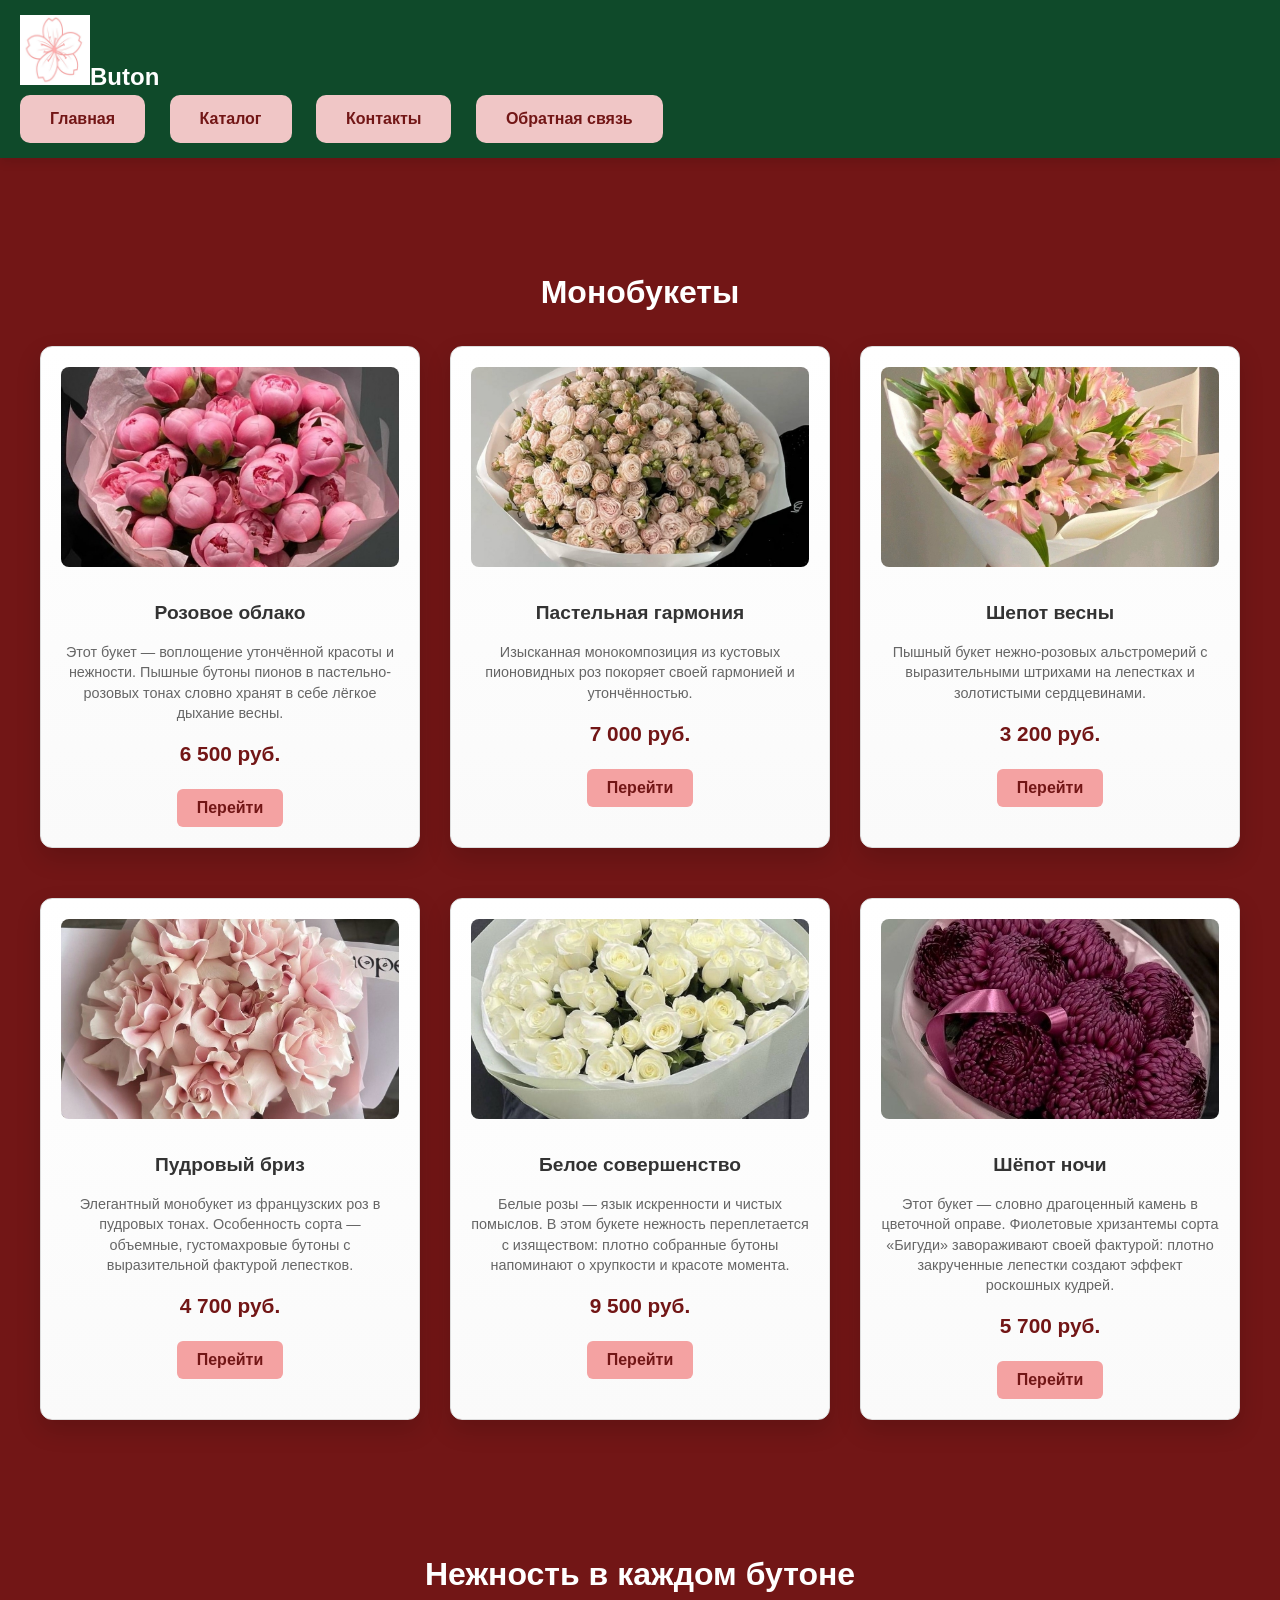
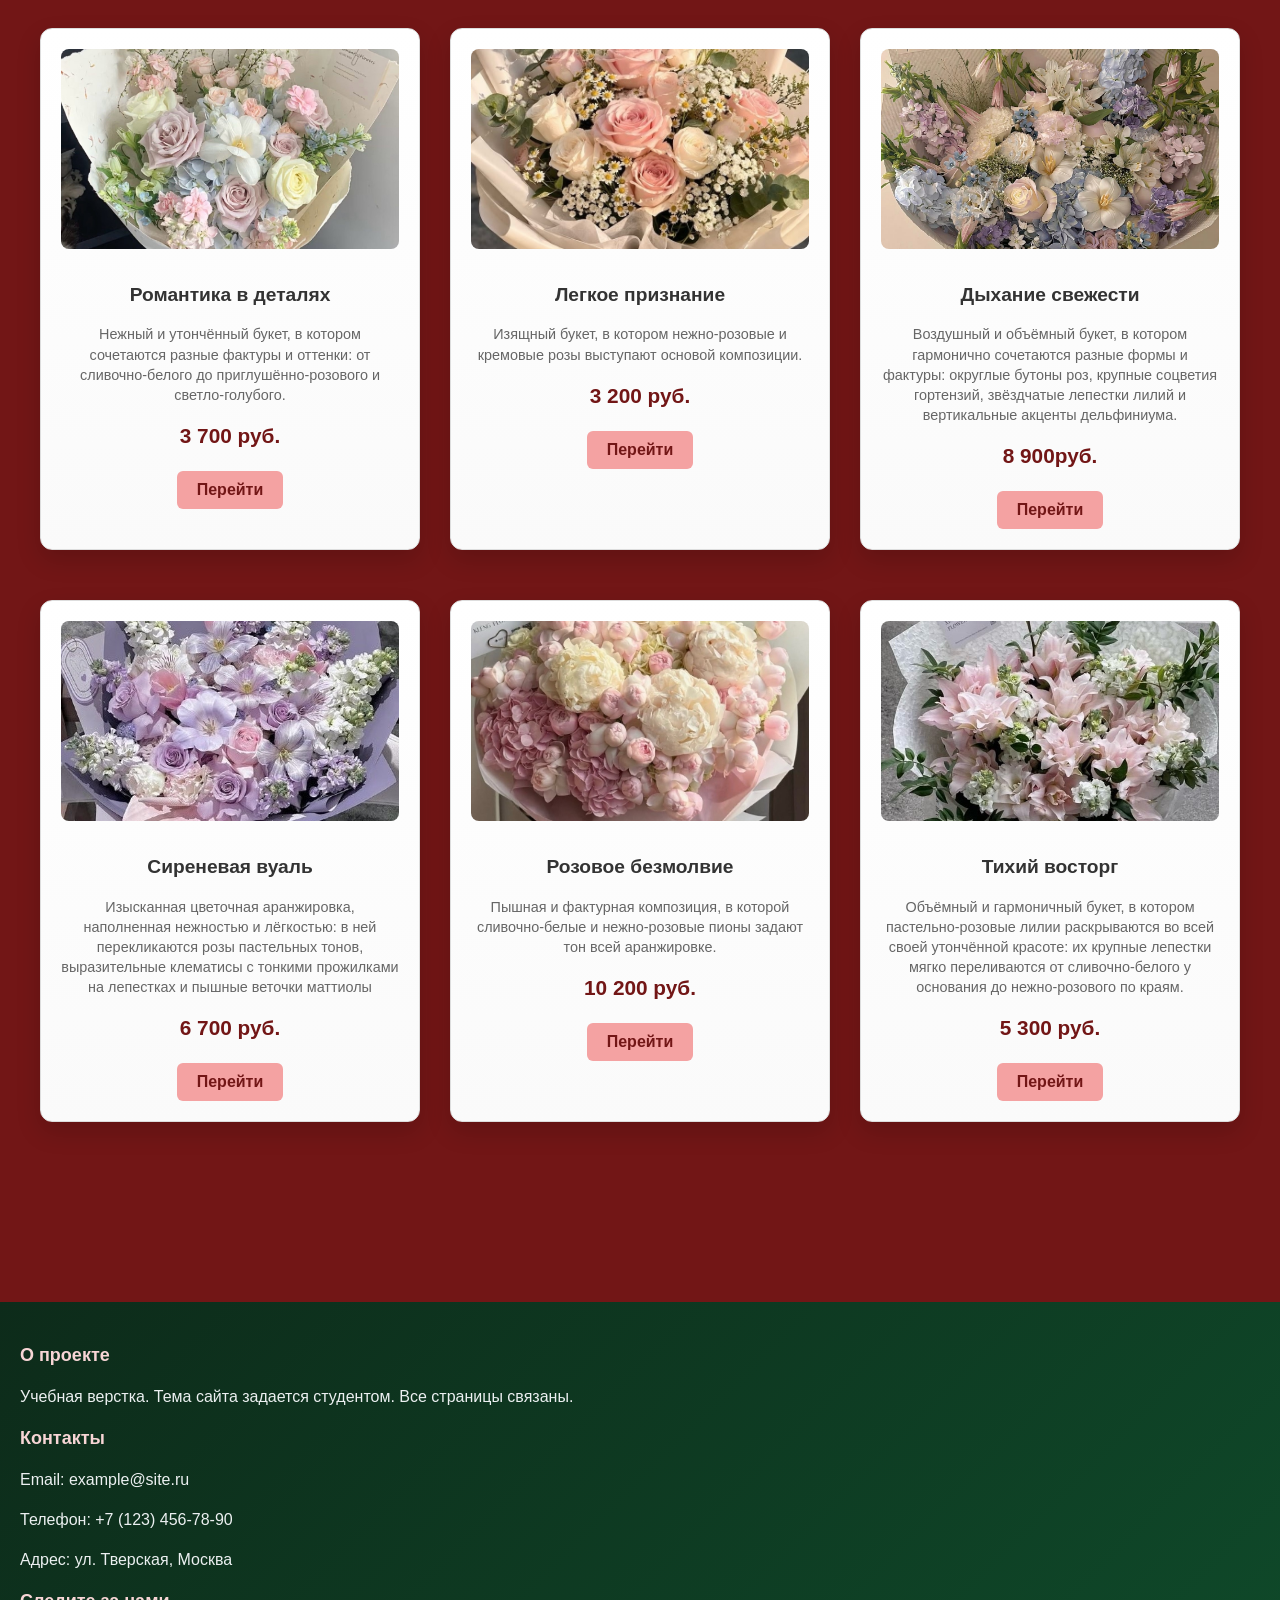
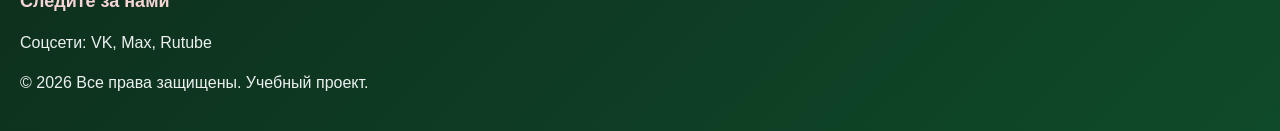
==== catalog.html @ 1767fb41 "ПР-2-3: добавил фоновые изображения, градиенты, переходы, псевдоклассы" ====
<!DOCTYPE html>
<html lang="ru">
<head>
    <meta charset="UTF-8">
    <meta name="viewport" content="width=device-width, initial-scale=1.0, viewport-fit=cover">
    <title>Главная страница</title>
    <link rel="stylesheet" href="style.css">
</head>
<body>
    <header>
        <div>
            <a href="index.html"> <img src="img/лого2.jpg"  alt="logo" width="70" height="70" >Buton</a>
            <nav>
                <ul>
                    <li><a href="index.html"class="btn">Главная</a></li>
                    <li><a href="catalog.html"class="btn">Каталог</a></li>
                    <li><a href="contacts.html"class="btn">Контакты</a></li>
                    <li><a href="feedback.html"class="btn">Обратная связь</a></li>
                </ul>
            </nav>
        </div>
    </header>

    <main>

       <section class="products">
    <h2>Монобукеты</h2>
    <div class="product-grid">
      <!-- Карточка 1 -->
      <div class="product-card">
        <img src="img/mono1.jpg" alt="Букет красных роз" class="product-image">
        <h3 class="product-title">Розовое облако</h3>
        <p class="product-description">Этот букет — воплощение утончённой красоты и нежности. Пышные бутоны пионов в пастельно-розовых тонах словно хранят в себе лёгкое дыхание весны. </p>
        <div class="product-price">6 500 руб.</div>
        <a href="catalog.html"><button class="product-button">Перейти</button></a>
      </div>

      <!-- Карточка 2 -->
      <div class="product-card">
        <img src="img/mono2.jpg" alt="Букет тюльпанов" class="product-image">
        <h3 class="product-title">Пастельная гармония</h3>
        <p class="product-description">Изысканная монокомпозиция из кустовых пионовидных роз покоряет своей гармонией и утончённостью.</p>
        <div class="product-price">7 000 руб.</div>
        <a href="catalog.html"><button class="product-button">Перейти</button></a>
      </div>

      <!-- Карточка 3 -->
      <div class="product-card">
        <img src="img/mono3.jpg" alt="Букет лилий" class="product-image">
        <h3 class="product-title">Шепот весны</h3>
        <p class="product-description">Пышный букет нежно‑розовых альстромерий с выразительными штрихами на лепестках и золотистыми сердцевинами.</p>
        <div class="product-price">3 200 руб.</div>
        <a href="catalog.html"><button class="product-button">Перейти</button></a>
      </div>

      <!-- Карточка 4 -->
      <div class="product-card">
        <img src="img/mono4.jpg" alt="Микс цветов" class="product-image">
        <h3 class="product-title">Пудровый бриз</h3>
        <p class="product-description">Элегантный монобукет из французских роз в пудровых тонах. Особенность сорта — объемные, густомахровые бутоны с выразительной фактурой лепестков.</p>
        <div class="product-price">4 700 руб.</div>
       <a href="catalog.html"><button class="product-button">Перейти</button></a>
      </div>
      <!-- Карточка 5 -->
      <div class="product-card">
        <img src="img/mono5.jpg" alt="Микс цветов" class="product-image">
        <h3 class="product-title">Белое совершенство</h3>
        <p class="product-description">Белые розы — язык искренности и чистых помыслов. В этом букете нежность переплетается с изяществом: плотно собранные бутоны напоминают о хрупкости и красоте момента. </p>
        <div class="product-price">9 500 руб.</div>
        <a href="catalog.html"><button class="product-button">Перейти</button></a>
      </div>
      <!-- Карточка 6 -->
      <div class="product-card">
        <img src="img/mono6.jpg" alt="Микс цветов" class="product-image">
        <h3 class="product-title">Шёпот ночи</h3>
        <p class="product-description">Этот букет — словно драгоценный камень в цветочной оправе. Фиолетовые хризантемы сорта «Бигуди» завораживают своей фактурой: плотно закрученные лепестки создают эффект роскошных кудрей.</p>
        <div class="product-price">5 700 руб.</div>
        <a href="catalog.html"><button class="product-button">Перейти</button></a>
      </div>
    </div>

    <section class="products">
    <h2>Нежность в каждом бутоне</h2>
    <div class="product-grid">
      <!-- Карточка 1 -->
      <div class="product-card">
        <img src="img/ne1.jpg" alt="Букет красных роз" class="product-image">
        <h3 class="product-title">Романтика в деталях</h3>
        <p class="product-description">Нежный и утончённый букет, в котором сочетаются разные фактуры и оттенки: от сливочно‑белого до приглушённо‑розового и светло‑голубого. </p>
        <div class="product-price">3 700 руб.</div>
        <a href="catalog.html"><button class="product-button">Перейти</button></a>
      </div>

      <!-- Карточка 2 -->
      <div class="product-card">
        <img src="img/ne2.jpg" alt="Букет тюльпанов" class="product-image">
        <h3 class="product-title">Легкое признание</h3>
        <p class="product-description">Изящный букет, в котором нежно‑розовые и кремовые розы выступают основой композиции.</p>
        <div class="product-price">3 200 руб.</div>
       <a href="catalog.html"><button class="product-button">Перейти</button></a>
      </div>

      <!-- Карточка 3 -->
      <div class="product-card">
        <img src="img/ne3.jpg" alt="Букет лилий" class="product-image">
        <h3 class="product-title">Дыхание свежести</h3>
        <p class="product-description">Воздушный и объёмный букет, в котором гармонично сочетаются разные формы и фактуры: округлые бутоны роз, крупные соцветия гортензий, звёздчатые лепестки лилий и вертикальные акценты дельфиниума.</p>
        <div class="product-price">8 900руб.</div>
        <a href="catalog.html"><button class="product-button">Перейти</button></a>
      </div>

      <!-- Карточка 4 -->
      <div class="product-card">
        <img src="img/ne4.jpg" alt="Микс цветов" class="product-image">
        <h3 class="product-title">Сиреневая вуаль</h3>
        <p class="product-description">Изысканная цветочная аранжировка, наполненная нежностью и лёгкостью: в ней перекликаются розы пастельных тонов, выразительные клематисы с тонкими прожилками на лепестках и пышные веточки маттиолы</p>
        <div class="product-price">6 700 руб.</div>
        <a href="catalog.html"><button class="product-button">Перейти</button></a>
      </div>
      <!-- Карточка 5 -->
      <div class="product-card">
        <img src="img/ne5.jpg" alt="Микс цветов" class="product-image">
        <h3 class="product-title">Розовое безмолвие</h3>
        <p class="product-description">Пышная и фактурная композиция, в которой сливочно‑белые и нежно‑розовые пионы задают тон всей аранжировке. </p>
        <div class="product-price">10 200 руб.</div>
       <a href="catalog.html"><button class="product-button">Перейти</button></a>
      </div>
      <!-- Карточка 6 -->
      <div class="product-card">
        <img src="img/ne6.jpg" alt="Микс цветов" class="product-image">
        <h3 class="product-title">Тихий восторг</h3>
        <p class="product-description">Объёмный и гармоничный букет, в котором пастельно‑розовые лилии раскрываются во всей своей утончённой красоте: их крупные лепестки мягко переливаются от сливочно‑белого у основания до нежно‑розового по краям.</p>
        <div class="product-price">5 300 руб.</div>
        <a href="catalog.html"><button class="product-button">Перейти</button></a>
      </div>
    </div>

    


    </main>

    <footer>
        <div>
            <div>
                <h4>О проекте</h4>
                <p>Учебная верстка. Тема сайта задается студентом. Все страницы связаны.</p>
            </div>
            <div>
                <h4>Контакты</h4>
                <p>Email: example@site.ru</p>
                <p>Телефон: +7 (123) 456-78-90</p>
                <p>Адрес: ул. Тверская, Москва</p>
            </div>
            <div>
                <h4>Следите за нами</h4>
                <p>Соцсети: VK, Max, Rutube</p>
            </div>
        </div>
        <div>
            <p>&copy; 2026 Все права защищены. Учебный проект.</p>
        </div>
    </footer>
</body>
</html>
---- style.css ----
body {   
     box-sizing: border-box;
    font-family: Arial, Helvetica, sans-serif;
    font-size: 16px;
    color: #ffffff;           /* белый текст */
    background-color: #721616; /* бордовый фон */
    line-height: 1.5;         /* межстрочный интервал */
    margin: 0;
    padding: 0;
    
}

sec1{
    text-align: center;
}

/* Заголовки */
h1 {
    font-size: 36px;
    color: #F4A2a2;
    text-align: center;
    margin-top: 20px;
    margin-bottom: 20px;
}

h2 {
    font-size: 28px;
    color: #f8b2b2;
    text-align: center;
    margin-top: 30px;
    margin-bottom: 20px;
}

h3 {
    font-size: 22px;
    color: #f7c4c4;
    margin-top: 10px;
    margin-bottom: 10px;
}

h4 {
    font-size: 18px;
    color: #f7d5d5;
    margin-top: 10px;
    margin-bottom: 10px;
}

/* Шапка сайта */
header {
    background-color: #0f4a2a;    /* тёмно-зеленый фон */
    padding: 15px 20px;
    box-shadow: 0 4px 10px rgba(0, 0, 0, 0.1);  /* тень под шапкой */
    position: sticky;
    top: 0;
    z-index: 100;

}

header a {
    color: white;
    text-decoration: none;         /* убираем подчёркивание у ссылок */
    font-weight: bold;
    display: inline-block;
  transition: all 0.3s ease;
}
header a:hover {
  transform: translateX(8px) scale(1.05); /* Смещение + увеличение на 5 % */
  opacity: 0.9; /* Лёгкое затемнение */
}

/* Логотип */
header > div > a:first-child {
    font-size: 24px;
}

/* Список навигации */
nav ul {
    list-style: none;              /* убираем маркеры списка */
    margin: 0;
    padding: 0;
}

nav ul li {
    display: inline-block;         /* располагаем пункты меню в строку */
    margin-right: 20px;
}

nav ul li a:hover {
    text-decoration: underline;    /* подчёркивание при наведении */
}

/* Кнопка */
.btn, button, .button {
    display: inline-block;
    background-color:  #f0c6c6;     /* розовый фон */
    color: #721616;
    padding: 10px 25px;
    border-radius: 5px;            /* закруглённые углы */
    text-decoration: none;
    font-weight: bold;
    transition: 0.3s;  
    padding: 12px 30px;        /* увеличили отступы */
    border: none;              /* убираем стандартную рамку у кнопок */
    border-radius: 10px;       /* более скруглённые углы */
            /* плавность при наведении */
    transition: all 0.25s ease;
}

.btn:active, button:active, .button:active {
    transform: scale(0.97);   /* эффект нажатия */
}


.btn:hover, button:hover, .button:hover {
    background-color:  #F4A2a2;     /* более темный при наведении */
    cursor: pointer;
}
.product-card {
    background-color: #f9f9f9;
    border: 1px solid #dddddd;
    border-radius: 8px;
    padding: 15px;
    margin-bottom: 20px;
    text-align: center;
}

.feature-card {
    background-color: #f0f4f8;
    padding: 25px 20px;
    border-radius: 12px;
    text-align: center;
    margin-bottom: 20px;
    box-shadow: 0 2px 8px rgba(0, 0, 0, 0.05);
    transition: transform 0.2s, box-shadow 0.2s;
}

.feature-card:hover {
    transform: translateY(-3px);
    box-shadow: 0 6px 16px rgba(0, 0, 0, 0.1);
}


.card-img {
    background-color: #e0e0e0;
    height: 150px;
    border-radius: 5px;
    margin-bottom: 10px;
}

.price {
    font-size: 20px;
    font-weight: bold;
    color: #e67e22;               /* оранжевый цвет цены */
    margin: 10px 0;
}
.feature-card {
    background-color: #f0f4f8;
    padding: 20px;
    border-radius: 10px;
    text-align: center;
    margin-bottom: 20px;
}

.feature-icon {
    font-size: 40px;
    margin-bottom: 10px;
}

section {
    margin-top: 40px;
    margin-bottom: 40px;
    transition: opacity 0.5s;
}
section:hover {
    opacity: 0.98;
}

.nav-list a.active {
    color: #ffffff;
    border-bottom: 2px solid #ffffff;
    padding-bottom: 5px;
}


.hero {
    background: linear-gradient(135deg, rgba(0,0,0,0.6) 0%, rgba(0,0,0,0.3) 100%), url('https://via.placeholder.com/1920x600?text=Hero+Background');
    background-size: cover;
    background-position: center;
    padding: 80px 0;
    text-align: center;
    color: white;
}

.hero h1, .hero p {
    color: white;
}

.hero .btn {
    background-color: #e67e22;
}

.hero .btn:hover {
    background-color: #d35400;
}


/* Подвал */
footer {
    background: linear-gradient(135deg, #0d2b1a 0%, #0f4a2a 100%);
    color: #ecf0f1;
    padding: 30px 20px 20px;
    margin-top: 40px;
}

footer a {
    color: #ecf0f1;
    text-decoration: none;
    transition: color 0.2s;
}

footer a:hover {
    text-decoration: underline;
    color: #ffffff;
    text-decoration: underline;

}

footer a:active {
    color: #e67e22;
}

.footer-col {
    margin-bottom: 20px;
}

.footer-col h4 {
    margin-bottom: 15px;
    font-size: 18px;
}


.copyright {
    text-align: center;
    margin-top: 20px;
    font-size: 14px;
}

/* Контакты */
.contacts-info {
    background-color:#721616;
    padding: 20px;
    border-radius: 10px;
    margin-bottom: 30px;
        box-shadow: 0 4px 12px rgba(0, 0, 0, 0.08);
    border: 1px solid #eeeeee;

}

.contacts-info div {
    margin-bottom: 15px;
}

.map iframe {
    width: 100%;
    border: 1px solid #721616;
    border-radius: 8px;
}

/* Форма обратной связи */
form {
    background-color: #721616;
    padding: 25px;
    border-radius: 10px;
    max-width: 600px;
    margin: 0 auto;
    box-shadow: 0 8px 20px rgba(0, 0, 0, 0.1);
    border: 1px solid #eeeeee;

}

form div {
    margin-bottom: 15px;
}

label {
    display: block;
    font-weight: bold;
    margin-bottom: 5px;
}

input, textarea, select {
    width: 100%;
    padding: 10px;
    border: 1px solid #721616;
  
    border-radius: 5px;
    font-size: 16px;
    box-sizing: border-box;
}

input:focus, textarea:focus, select:focus {
    outline: none;
    border-color:#F4A2a2;
    box-shadow: 0 0 0 3px rgba(230, 126, 34, 0.2);
    background-color: #fffef7;

}

.products {
  padding: 40px 20px;
  text-align: center;
}

.products h2 {
  font-size: 2rem;
  margin-bottom: 30px;
  color: #ffffff;
}

/* Сетка карточек */
.product-grid {
  display: grid;
  grid-template-columns: repeat(auto-fit, minmax(280px, 1fr));
  gap: 30px;
  max-width: 1200px;
  margin: 0 auto;
}

/* Карточка товара */
.product-card {
 
  border-radius: 12px;
  padding: 20px;
  box-shadow: 0 4px 15px rgba(0, 0, 0, 0.1);
  transition: transform 0.3s ease, box-shadow 0.3s ease;
  text-align: center;
  background: linear-gradient(to bottom, #ffffff, #fafafa);
  box-shadow: 0 10px 25px rgba(0, 0, 0, 0.15);
}





.product-card:hover {
  transform: translateY(-5px);
  box-shadow: 0 8px 25px rgba(240, 236, 236, 0.15);
}

/* Изображение товара */
.product-image {
  width: 100%;
  height: 200px;
  object-fit: cover;
  border-radius: 8px;
  margin-bottom: 15px;
}

/* Заголовок карточки */
.product-title {
  font-size: 1.2rem;
  margin: 10px 0;
  color: #333;
}

/* Описание товара */
.product-description {
  color: #666;
  line-height: 1.4;
  margin-bottom: 15px;
  font-size: 0.9rem;
}

/* Цена */
.product-price {
  font-size: 1.3rem;
  font-weight: bold;
  color: #721616;
  margin-bottom: 20px;
}

/* Кнопка */
.product-button {
  background: #F4A2a2;
  color: #721616;
  border: none;
  padding: 10px 20px;
  border-radius: 6px;
  cursor: pointer;
  font-size: 1rem;
  transition: background 0.3s ease;
}

.product-button:hover {
  background: #f3f1f0;
}

.container {
    max-width: 1200px;
    margin: 0 auto;   /* центрирование блока */
    padding: 0 20px;  /* внутренние отступы по бокам */
}
input, textarea, select {
    width: 100%;
    padding: 12px 15px;
    border: 1px solid #d0d0d0;
    border-radius: 8px;
    font-size: 16px;
    transition: border-color 0.3s, box-shadow 0.3s;
}

input:focus, textarea:focus, select:focus {
    outline: none;
    border-color: #3498db;
    box-shadow: 0 0 0 3px rgba(52, 152, 219, 0.2);  /* свечение вокруг поля */
}
/* Первый пункт меню */
nav ul li:first-child a {
    font-weight: bold;
}

/* Последний пункт меню */
nav ul li:last-child a {
    color: #721616;
}

/* Для каждого второго пункта (чётного) */
nav ul li:nth-child(even) a:hover {
    color: #ffffff;
}

.links{
text-decoration: none;
color:#ffffff ;
}
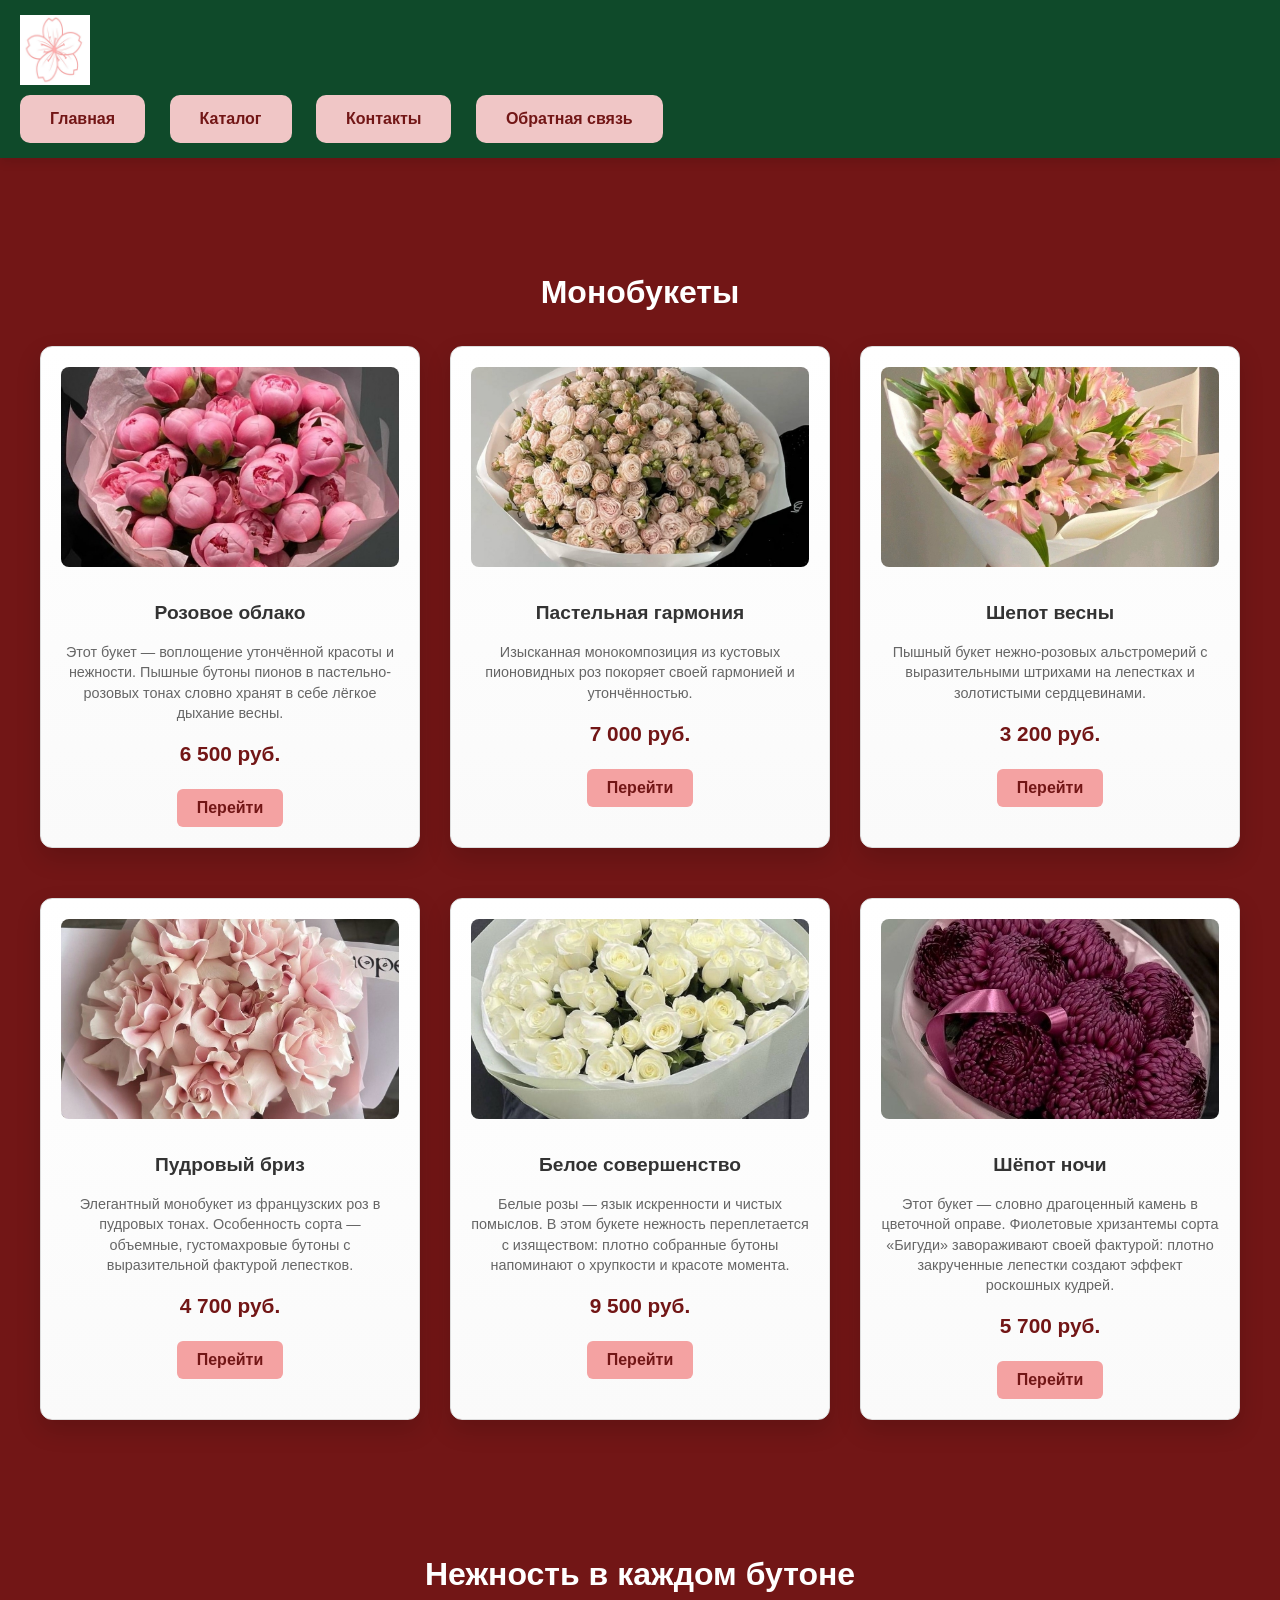
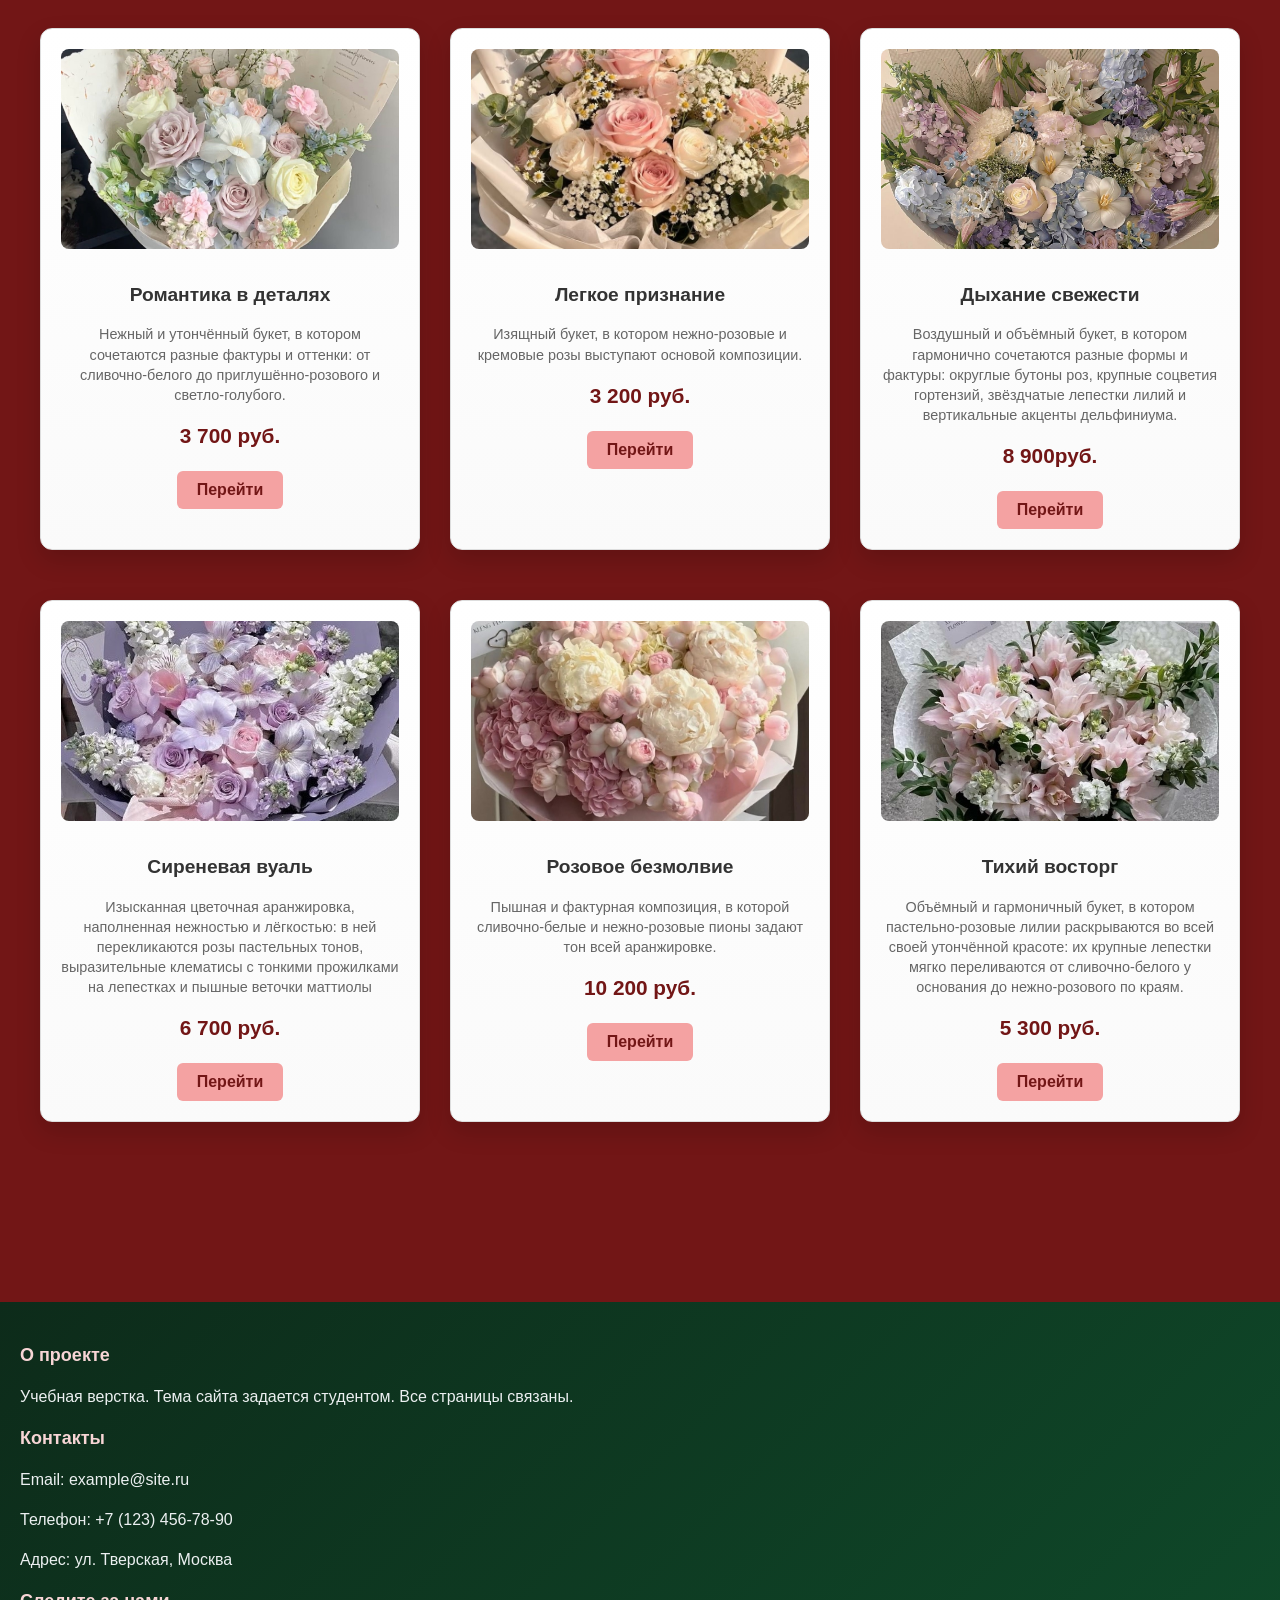
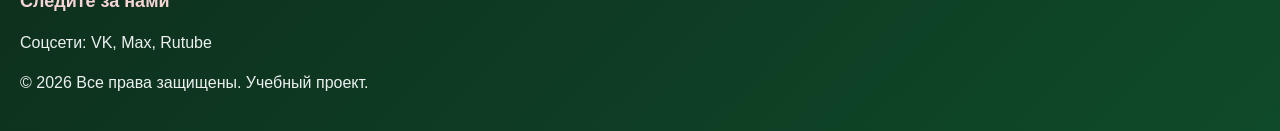
==== commit 26c87ff2: "ПР-4-1: внедрил Flexbox в шапку, подвал, преимущества и контакты" ====
--- a/catalog.html
+++ b/catalog.html
@@ -9,7 +9,7 @@
 <body>
     <header>
         <div>
-            <a href="index.html"> <img src="img/лого2.jpg"  alt="logo" width="70" height="70" >Buton</a>
+            <a href="index.html"> <img src="img/лого2.jpg"  alt="logo" width="70" height="70" ></a>
             <nav>
                 <ul>
                     <li><a href="index.html"class="btn">Главная</a></li>
--- a/style.css
+++ b/style.css
@@ -268,6 +268,7 @@
 
 /* Форма обратной связи */
 form {
+    
     background-color: #721616;
     padding: 25px;
     border-radius: 10px;
@@ -392,7 +393,7 @@
 }
 
 .product-button:hover {
-  background: #f3f1f0;
+  background: #c47474;
 }
 
 .container {
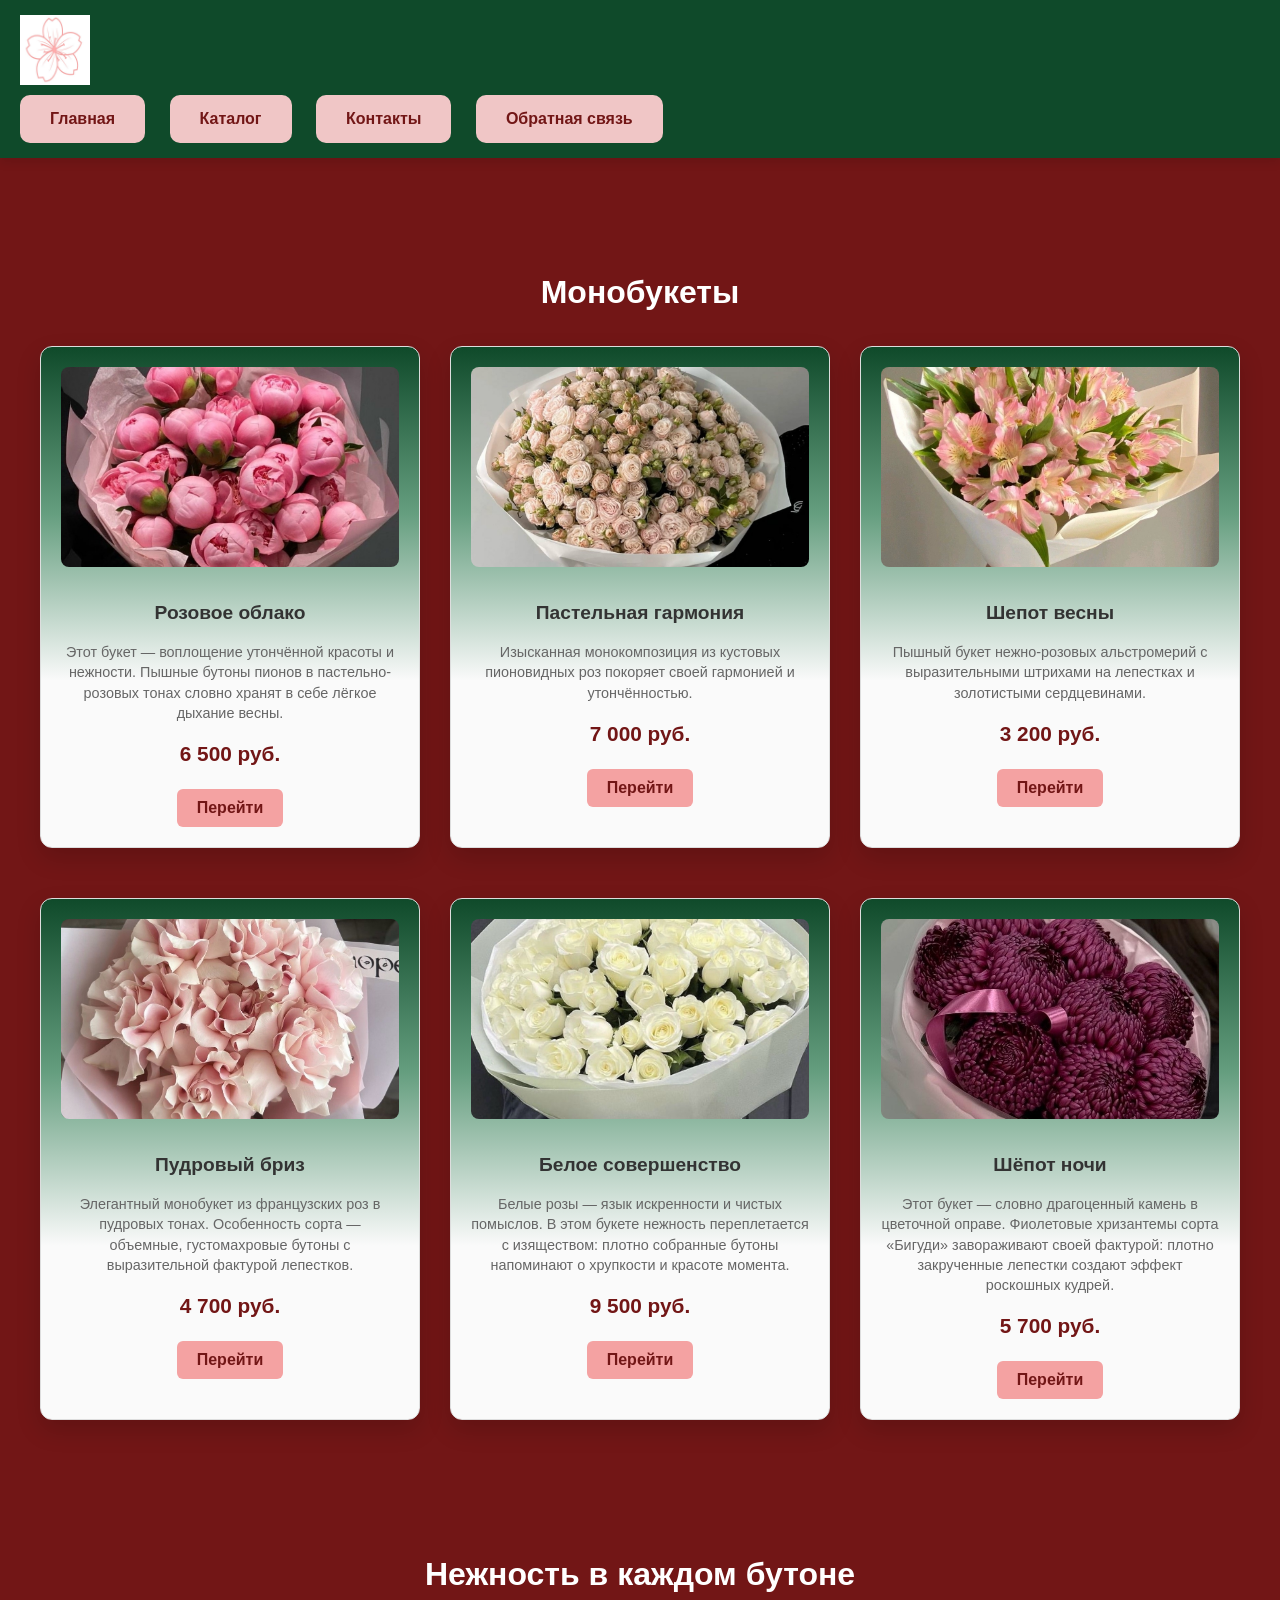
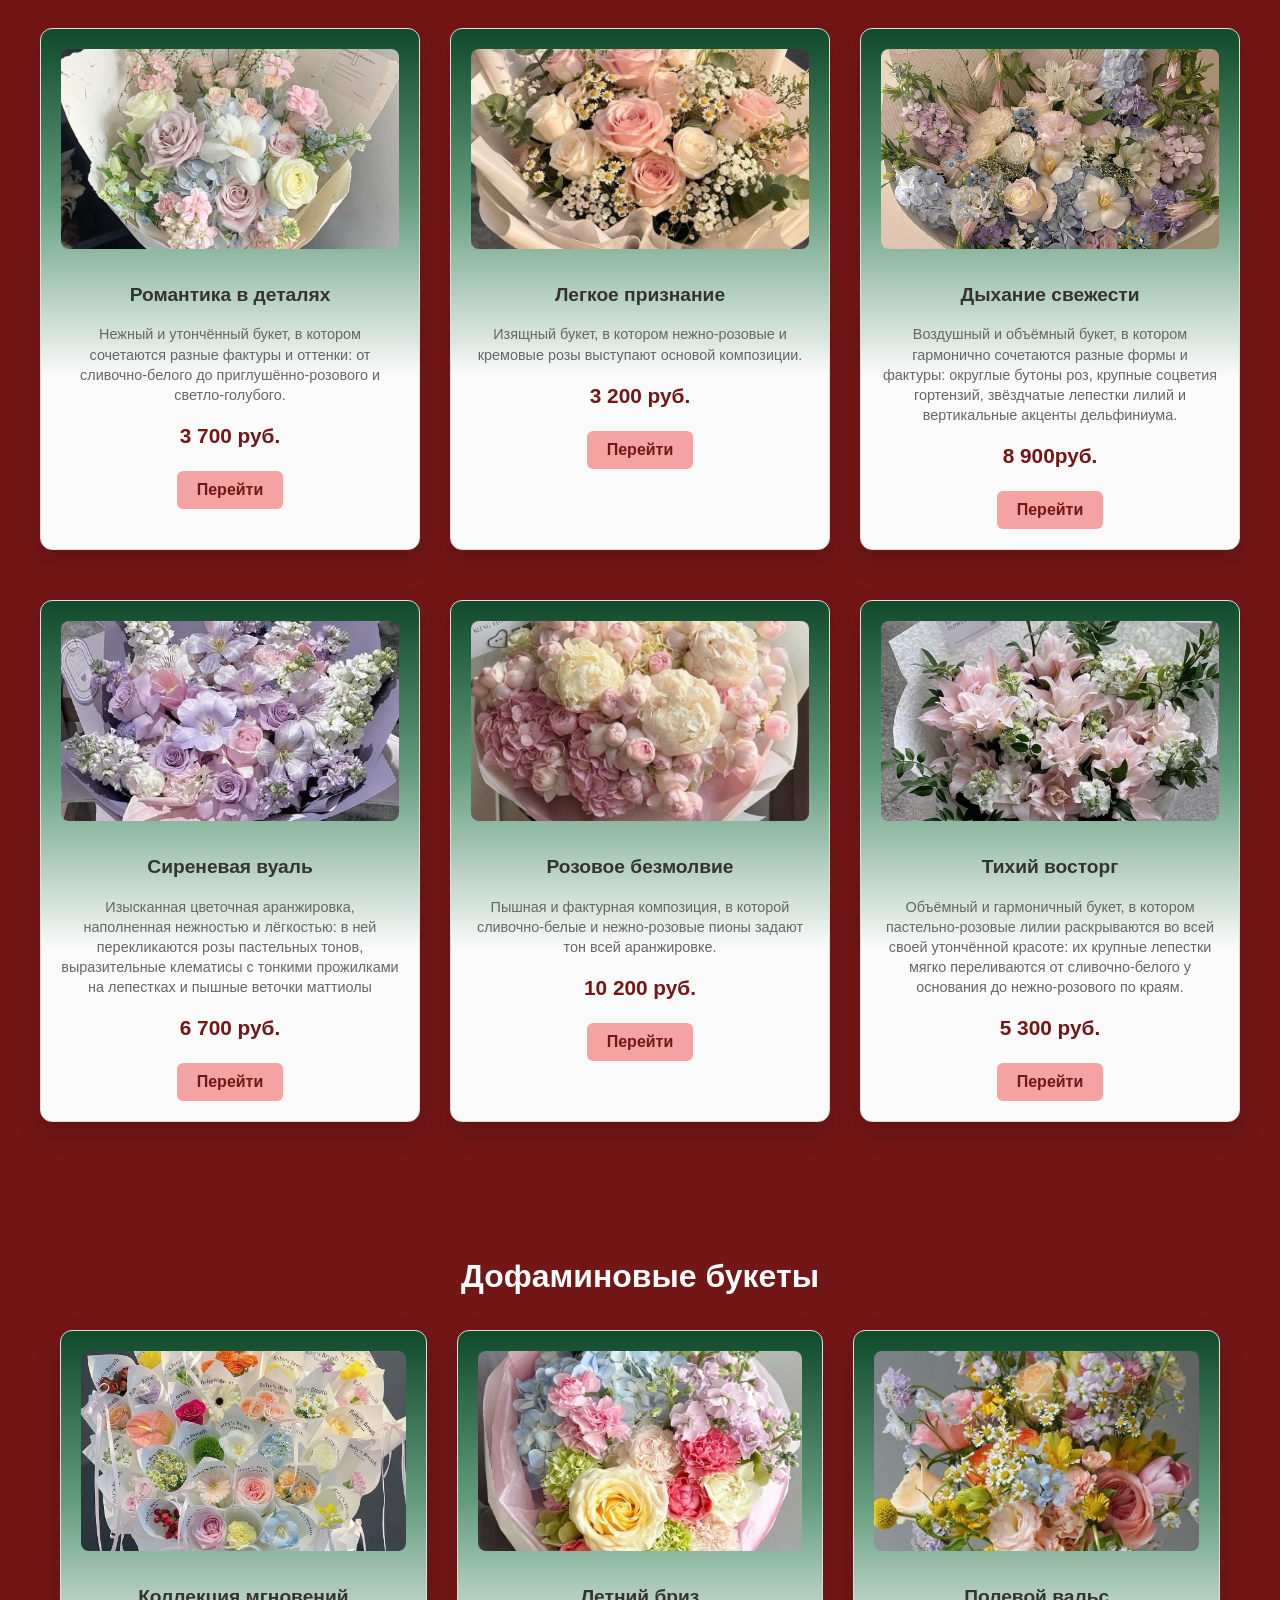
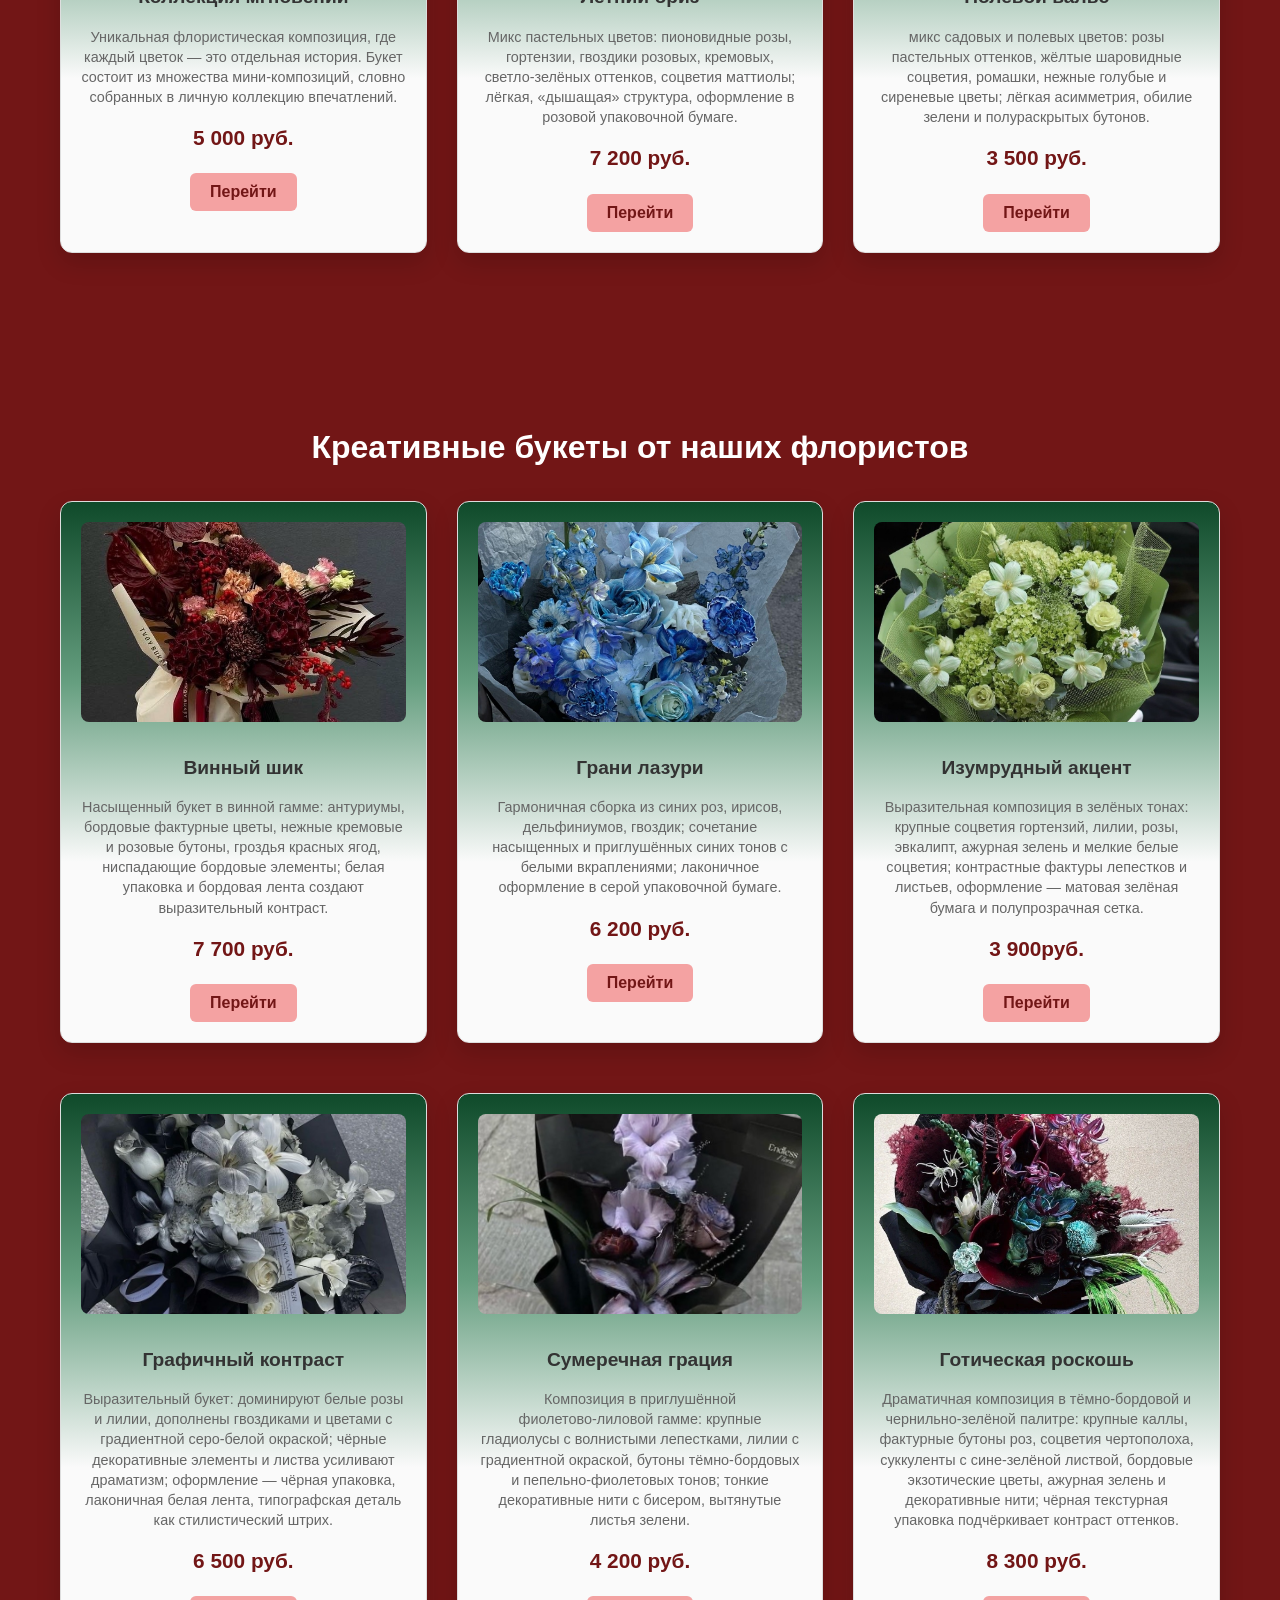
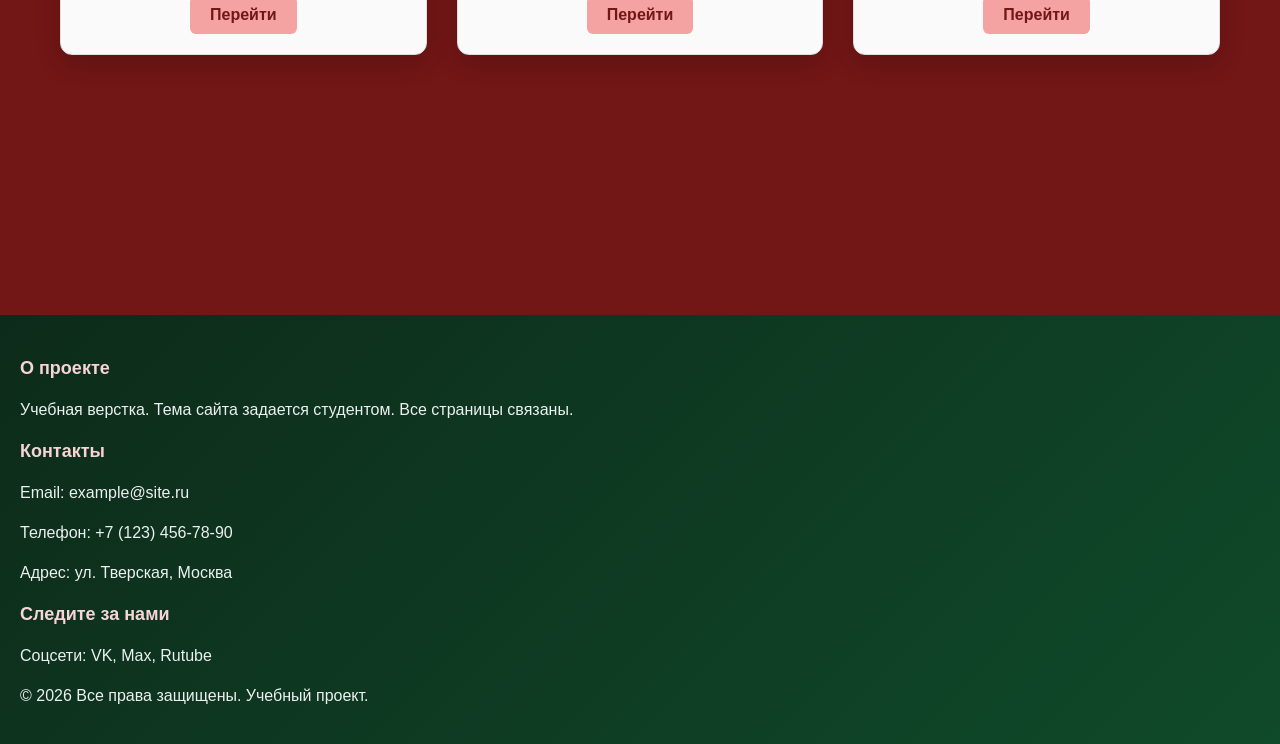
==== commit f360ea94: "ПР-4-1: внедрил Flexbox в шапку, подвал, преимущества и контакты" ====
--- a/catalog.html
+++ b/catalog.html
@@ -135,6 +135,95 @@
       </div>
     </div>
 
+    <section class="products">
+    <h2>Дофаминовые букеты</h2>
+    <div class="product-grid">
+      <!-- Карточка 1 -->
+      <div class="product-card">
+        <img src="img/dof1.jpg" alt="Букет красных роз" class="product-image">
+        <h3 class="product-title">Коллекция мгновений</h3>
+        <p class="product-description">Уникальная флористическая композиция, где каждый цветок — это отдельная история. Букет состоит из множества мини-композиций, словно собранных в личную коллекцию впечатлений. </p>
+        <div class="product-price">5 000 руб.</div>
+        <a href="catalog.html"><button class="product-button">Перейти</button></a>
+      </div>
+
+      <!-- Карточка 2 -->
+      <div class="product-card">
+        <img src="img/dof2.jpg" alt="Букет тюльпанов" class="product-image">
+        <h3 class="product-title">Летний бриз</h3>
+        <p class="product-description">Микс пастельных цветов: пионовидные розы, гортензии, гвоздики розовых, кремовых, светло‑зелёных оттенков, соцветия маттиолы; лёгкая, «дышащая» структура, оформление в розовой упаковочной бумаге.</p>
+        <div class="product-price">7 200 руб.</div>
+       <a href="catalog.html"><button class="product-button">Перейти</button></a>
+      </div>
+
+      <!-- Карточка 3 -->
+      <div class="product-card">
+        <img src="img/dof3.jpg" alt="Букет лилий" class="product-image">
+        <h3 class="product-title">Полевой вальс</h3>
+        <p class="product-description">микс садовых и полевых цветов: розы пастельных оттенков, жёлтые шаровидные соцветия, ромашки, нежные голубые и сиреневые цветы; лёгкая асимметрия, обилие зелени и полураскрытых бутонов.</p>
+        <div class="product-price">3 500 руб.</div>
+        <a href="catalog.html"><button class="product-button">Перейти</button></a>
+      </div>
+    </section>
+
+    <section class="products">
+      <h2>Креативные букеты от наших флористов</h2>
+      <div class="product-grid">
+        <!-- Карточка 1 -->
+        <div class="product-card">
+          <img src="img/kreatif1.jpg" alt="Букет красных роз" class="product-image">
+          <h3 class="product-title">Винный шик</h3>
+          <p class="product-description">Насыщенный букет в винной гамме: антуриумы, бордовые фактурные цветы, нежные кремовые и розовые бутоны, гроздья красных ягод, ниспадающие бордовые элементы; белая упаковка и бордовая лента создают выразительный контраст.</p>
+          <div class="product-price">7 700 руб.</div>
+          <a href="catalog.html"><button class="product-button">Перейти</button></a>
+        </div>
+  
+        <!-- Карточка 2 -->
+        <div class="product-card">
+          <img src="img/kreatif2.jpg" alt="Букет тюльпанов" class="product-image">
+          <h3 class="product-title">Грани лазури</h3>
+          <p class="product-description">Гармоничная сборка из синих роз, ирисов, дельфиниумов, гвоздик; сочетание насыщенных и приглушённых синих тонов с белыми вкраплениями; лаконичное оформление в серой упаковочной бумаге.</p>
+          <div class="product-price">6 200 руб.</div>
+         <a href="catalog.html"><button class="product-button">Перейти</button></a>
+        </div>
+  
+        <!-- Карточка 3 -->
+        <div class="product-card">
+          <img src="img/kreatif3.jpg" alt="Букет лилий" class="product-image">
+          <h3 class="product-title">Изумрудный акцент</h3>
+          <p class="product-description">Выразительная композиция в зелёных тонах: крупные соцветия гортензий, лилии, розы, эвкалипт, ажурная зелень и мелкие белые соцветия; контрастные фактуры лепестков и листьев, оформление — матовая зелёная бумага и полупрозрачная сетка.</p>
+          <div class="product-price">3 900руб.</div>
+          <a href="catalog.html"><button class="product-button">Перейти</button></a>
+        </div>
+  
+        <!-- Карточка 4 -->
+        <div class="product-card">
+          <img src="img/kreatif4.jpg" alt="Микс цветов" class="product-image">
+          <h3 class="product-title">Графичный контраст</h3>
+          <p class="product-description">Выразительный букет: доминируют белые розы и лилии, дополнены гвоздиками и цветами с градиентной серо‑белой окраской; чёрные декоративные элементы и листва усиливают драматизм; оформление — чёрная упаковка, лаконичная белая лента, типографская деталь как стилистический штрих.</p>
+          <div class="product-price">6 500 руб.</div>
+          <a href="catalog.html"><button class="product-button">Перейти</button></a>
+        </div>
+        <!-- Карточка 5 -->
+        <div class="product-card">
+          <img src="img/kreatif5.jpg" alt="Микс цветов" class="product-image">
+          <h3 class="product-title">Сумеречная грация</h3>
+          <p class="product-description">Композиция в приглушённой фиолетово‑лиловой гамме: крупные гладиолусы с волнистыми лепестками, лилии с градиентной окраской, бутоны тёмно‑бордовых и пепельно‑фиолетовых тонов; тонкие декоративные нити с бисером, вытянутые листья зелени. </p>
+          <div class="product-price">4 200 руб.</div>
+         <a href="catalog.html"><button class="product-button">Перейти</button></a>
+        </div>
+        <!-- Карточка 6 -->
+        <div class="product-card">
+          <img src="img/kreatif6.jpg" alt="Микс цветов" class="product-image">
+          <h3 class="product-title">Готическая роскошь</h3>
+          <p class="product-description">Драматичная композиция в тёмно‑бордовой и чернильно‑зелёной палитре: крупные каллы, фактурные бутоны роз, соцветия чертополоха, суккуленты с сине‑зелёной листвой, бордовые экзотические цветы, ажурная зелень и декоративные нити; чёрная текстурная упаковка подчёркивает контраст оттенков.</p>
+          <div class="product-price">8 300 руб.</div>
+          <a href="catalog.html"><button class="product-button">Перейти</button></a>
+        </div>
+      </div>
+
+     
+    
     
 
 
--- a/style.css
+++ b/style.css
@@ -268,14 +268,25 @@
 
 /* Форма обратной связи */
 form {
-    
-    background-color: #721616;
+    background: linear-gradient(to bottom, #0f4a2a, #fafafa);
     padding: 25px;
     border-radius: 10px;
     max-width: 600px;
     margin: 0 auto;
     box-shadow: 0 8px 20px rgba(0, 0, 0, 0.1);
     border: 1px solid #eeeeee;
+
+}
+
+.form-btn{
+   
+  color: #721616;
+  border: none;
+  padding: 10px 20px;
+  border-radius: 6px;
+  cursor: pointer;
+  font-size: 1rem;
+  
 
 }
 
@@ -335,7 +346,7 @@
   box-shadow: 0 4px 15px rgba(0, 0, 0, 0.1);
   transition: transform 0.3s ease, box-shadow 0.3s ease;
   text-align: center;
-  background: linear-gradient(to bottom, #ffffff, #fafafa);
+  background: linear-gradient(to bottom, #0f4a2a, #659e7f, #fafafa, #fafafa);
   box-shadow: 0 10px 25px rgba(0, 0, 0, 0.15);
 }
 
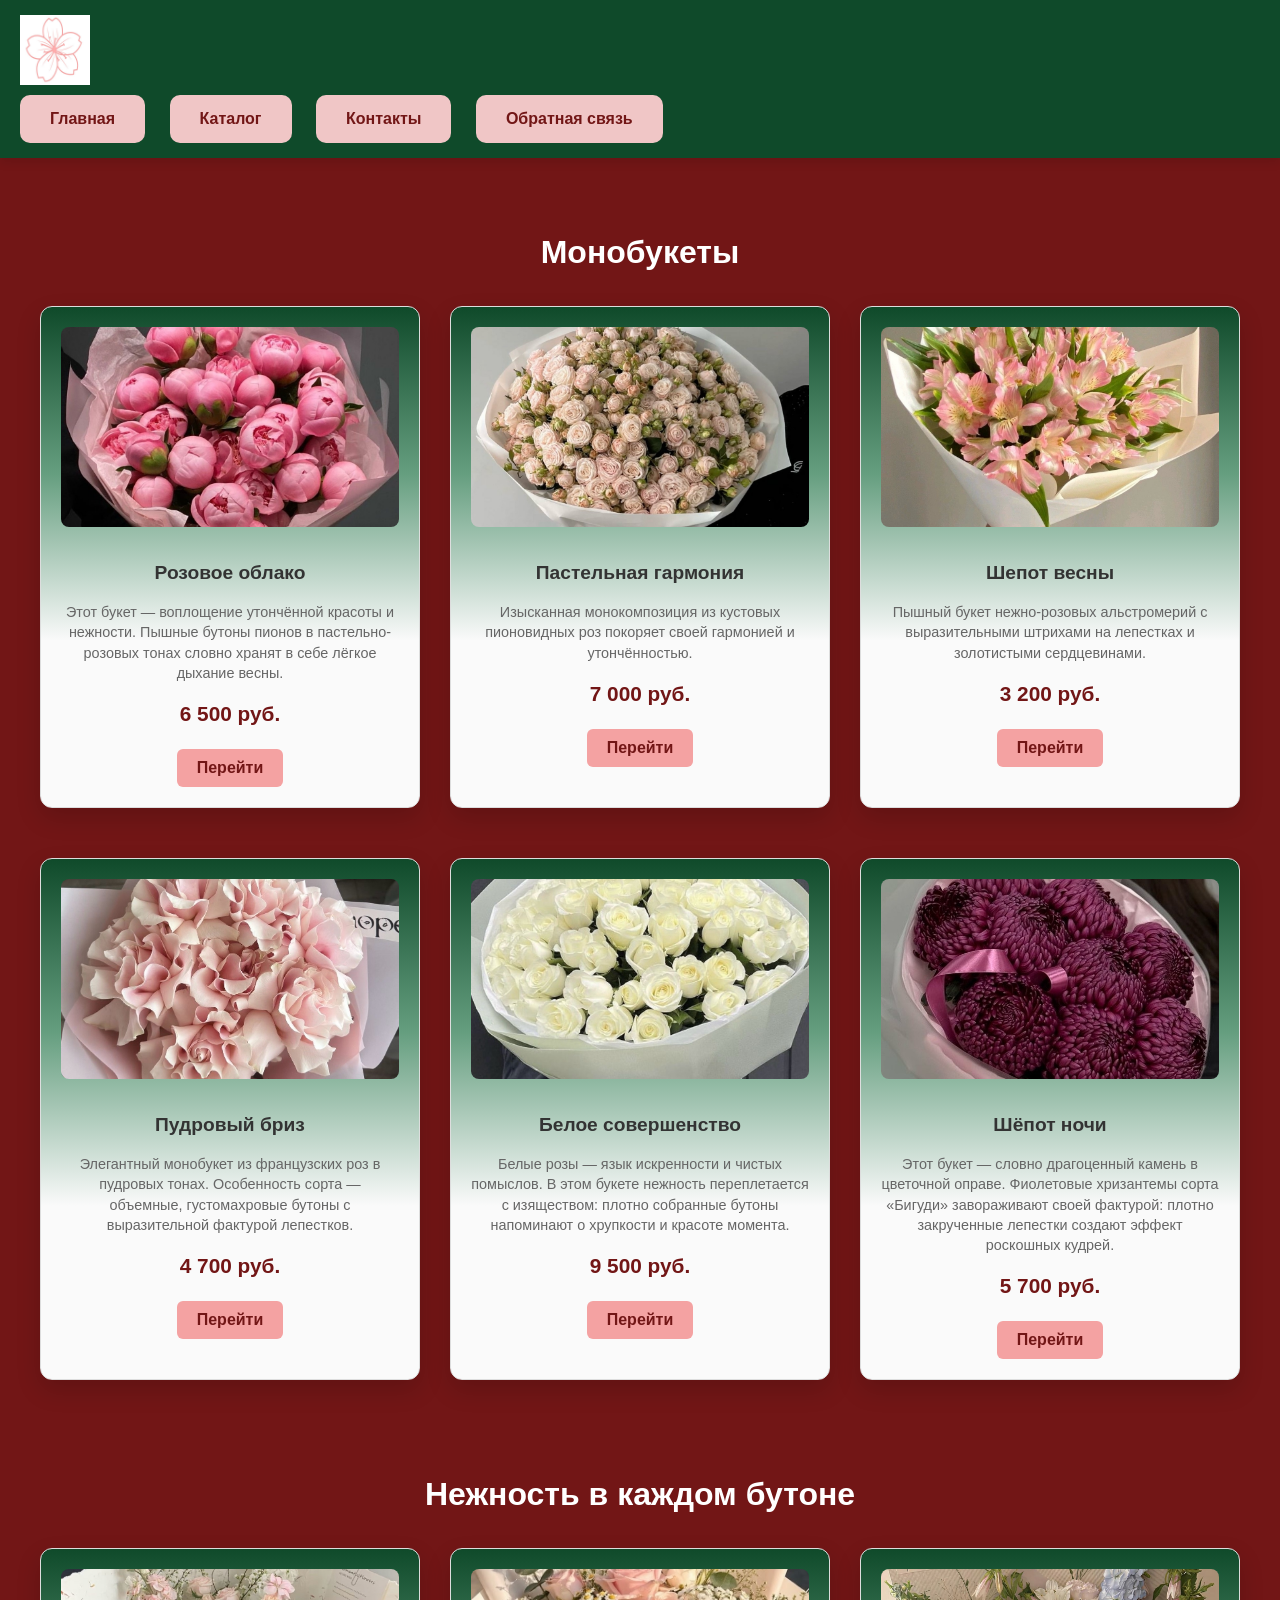
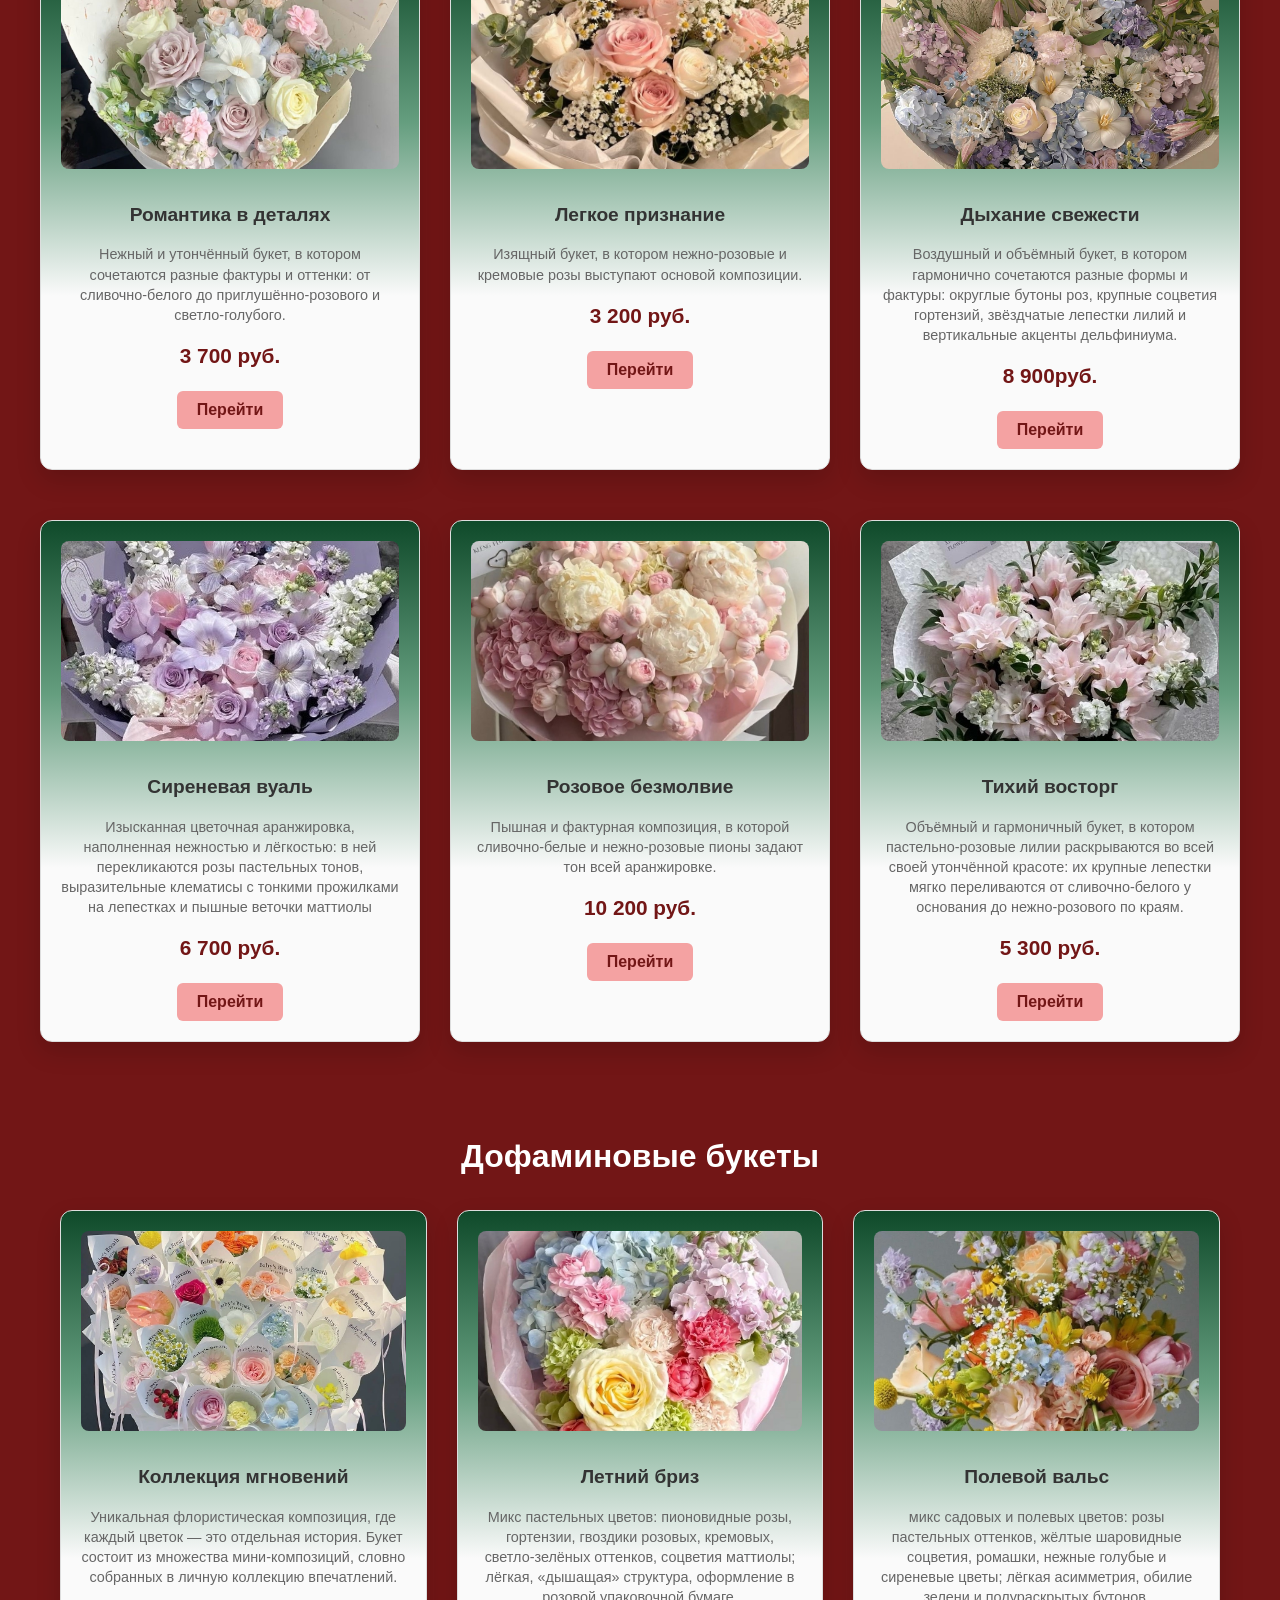
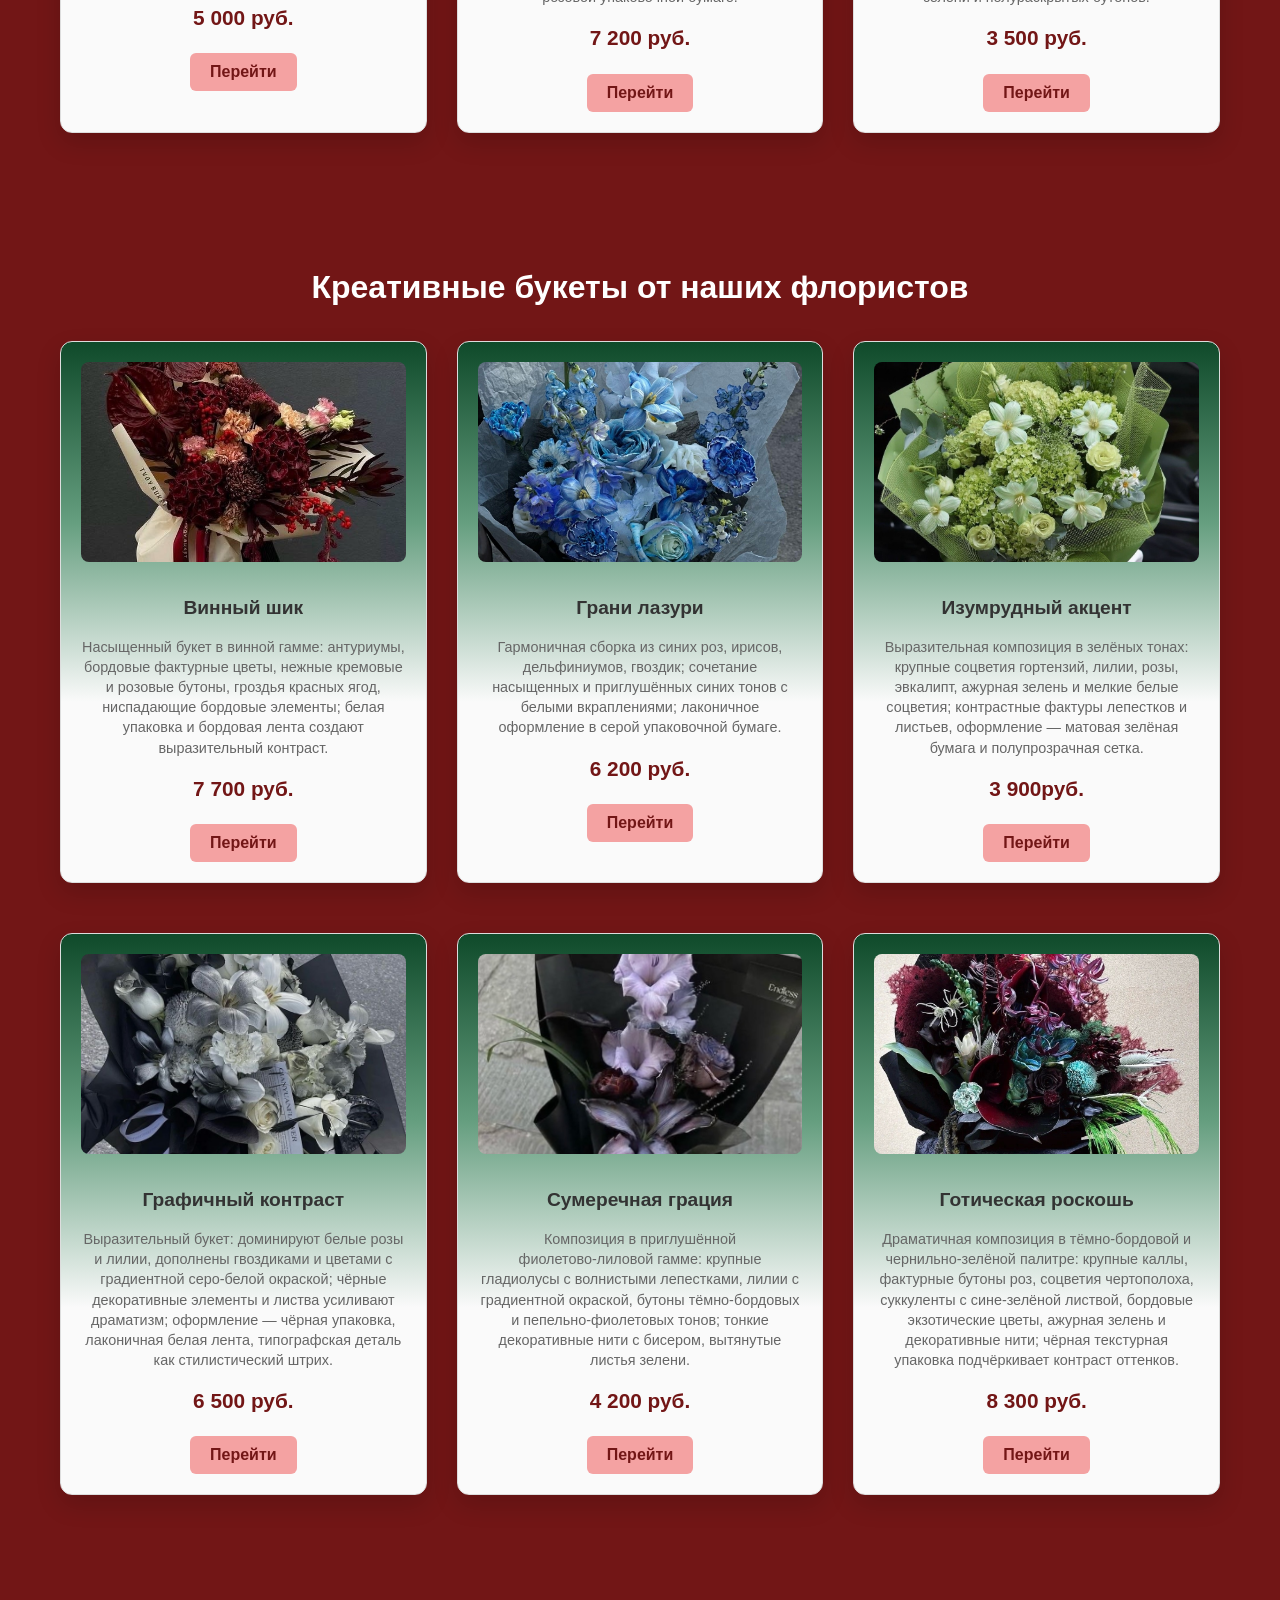
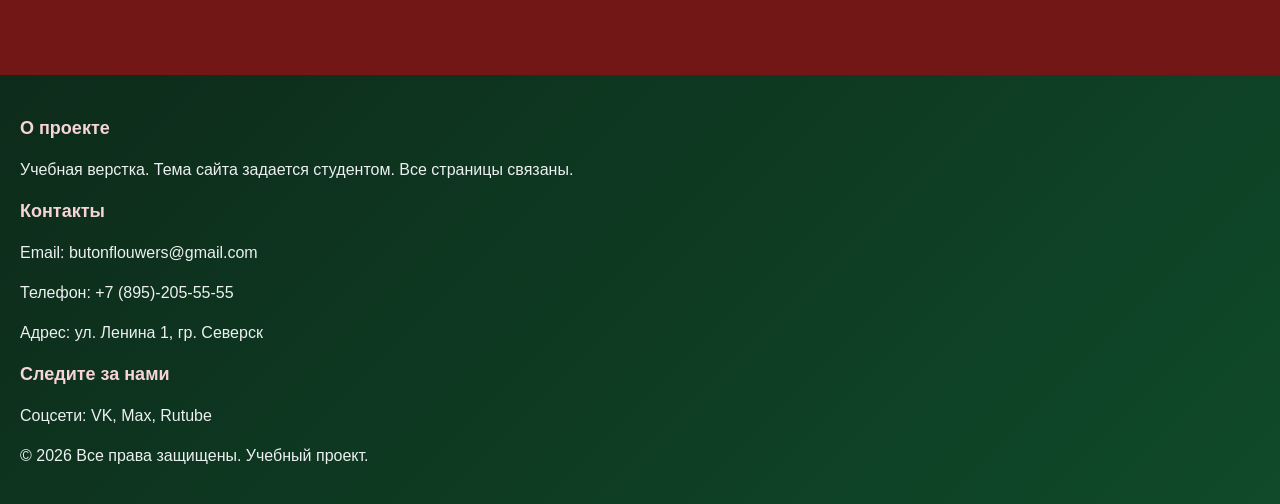
==== commit b1650aef: "pr-7" ====
--- a/catalog.html
+++ b/catalog.html
@@ -237,9 +237,9 @@
             </div>
             <div>
                 <h4>Контакты</h4>
-                <p>Email: example@site.ru</p>
-                <p>Телефон: +7 (123) 456-78-90</p>
-                <p>Адрес: ул. Тверская, Москва</p>
+                <p>Email: butonflouwers@gmail.com</p>
+                <p>Телефон: +7 (895)-205-55-55</p>
+                <p>Адрес: ул. Ленина 1, гр. Северск</p>
             </div>
             <div>
                 <h4>Следите за нами</h4>
--- a/style.css
+++ b/style.css
@@ -8,6 +8,9 @@
     margin: 0;
     padding: 0;
     
+    
+    
+    
 }
 
 sec1{
@@ -53,6 +56,7 @@
     position: sticky;
     top: 0;
     z-index: 100;
+    
 
 }
 
@@ -62,6 +66,7 @@
     font-weight: bold;
     display: inline-block;
   transition: all 0.3s ease;
+  
 }
 header a:hover {
   transform: translateX(8px) scale(1.05); /* Смещение + увеличение на 5 % */
@@ -78,10 +83,12 @@
     list-style: none;              /* убираем маркеры списка */
     margin: 0;
     padding: 0;
+    
 }
 
 nav ul li {
     display: inline-block;         /* располагаем пункты меню в строку */
+    align-items: center;
     margin-right: 20px;
 }
 
@@ -166,7 +173,31 @@
     margin-bottom: 10px;
 }
 
-section {
+.page-layout {
+    display: grid;
+    grid-template-areas:
+        
+   
+}
+
+@media (max-width: 768px) {
+    .page-layout {
+        grid-template-areas:
+            "hero"
+            "features"
+            "products"
+            
+        grid-template-columns: 1fr;
+    }
+}
+
+.hero-section { grid-area: hero; }
+.features-section { grid-area: features; }
+.popular-section { grid-area: popular; }
+.sidebar-section { grid-area: sidebar; }
+.gallery-section { grid-area: gallery; }
+
+.section class="features-section" {
     margin-top: 40px;
     margin-bottom: 40px;
     transition: opacity 0.5s;
@@ -337,6 +368,19 @@
   max-width: 1200px;
   margin: 0 auto;
 }
+
+.product-details {
+    display: grid;
+    grid-template-columns: 1fr auto;
+    align-items: center;
+    margin: 10px 0;
+}
+
+.product-details .price {
+    margin: 0;
+    text-align: right;
+}
+
 
 /* Карточка товара */
 .product-card {
@@ -350,6 +394,11 @@
   box-shadow: 0 10px 25px rgba(0, 0, 0, 0.15);
 }
 
+.cards-grid {
+    display: grid;
+    grid-template-columns: repeat(auto-fit, minmax(280px, 1fr));
+    gap: 30px;
+}
 
 
 
@@ -448,3 +497,369 @@
 
 
 
+
+.reviews-container {
+    max-width: 800px;
+    margin: 40px auto;
+    padding: 20px;
+  }
+  
+  .review h2 {
+    text-align: center;
+    margin-bottom: 30px;
+    color: #ffffff;
+  }
+  
+  .review-form {
+    background: linear-gradient(to bottom, #0f4a2a, #659e7f, #fafafa, #fafafa);;
+    padding: 30px;
+    border-radius: 12px;
+    box-shadow: 0 4px 15px rgba(0, 0, 0, 0.1);
+  }
+  
+  .form-grid {
+    display: grid;
+    grid-template-columns: 1fr 2fr 1fr;
+    grid-template-rows: auto auto;
+    grid-template-areas:
+      "photo text rating"
+      "photo text submit";
+    gap: 25px;
+    align-items: start;
+  }
+  
+  /* Область фото клиента */
+  .review-photo {
+    grid-area: photo;
+    display: flex;
+    flex-direction: column;
+    align-items: center;
+    justify-content: flex-start;
+  }
+  
+  .photo-label {
+    display: flex;
+    flex-direction: column;
+    align-items: center;
+    cursor: pointer;
+    gap: 10px;
+  }
+  
+  #preview {
+    width: 100px;
+    height: 100px;
+    border-radius: 20%;
+    object-fit: cover;
+    border: 3px solid #0f4a2a;
+  }
+  
+  .photo-label span {
+    font-size: 14px;
+    color: #000000;
+    text-align: center;
+  }
+  
+  /* Область текста отзыва */
+  .review-text {
+    grid-area: text;
+  }
+  
+  .review-text textarea {
+    width: 100%;
+    height: 150px;
+    padding: 15px;
+    border: 2px solid #000000;
+    border-radius: 8px;
+    font-family: inherit;
+    font-size: 16px;
+    resize: vertical;
+    transition: border-color 0.3s;
+  }
+  
+  .review-text textarea:focus {
+    outline: none;
+    border-color: #000000;
+  }
+  
+  /* Область оценки звёздами */
+  .review-rating {
+    grid-area: rating;
+    display: flex;
+    flex-direction: column;
+    gap: 10px;
+  }
+  
+  .review-rating p {
+    margin: 0;
+    font-weight: bold;
+    color: #000000;
+  }
+  
+  .stars {
+    display: flex;
+    direction: rtl; /* Для корректного отображения звёзд */
+  }
+  
+  .stars input[type="radio"] {
+    display: none;
+  }
+  
+  .stars label {
+    font-size: 32px;
+    color: #ddd;
+    cursor: pointer;
+    transition: color 0.2s;
+    user-select: none;
+  }
+  
+  .stars input:checked ~ label,
+  .stars label:hover,
+  .stars label:hover ~ label {
+    color: #F4A2a2; /* Розовый цвет для активных звёзд */
+  }
+  
+  /* Кнопка отправки */
+  .submit-button {
+    grid-area: submit;
+    display: flex;
+    justify-content: center;
+    align-items: center;
+  }
+  
+  .submit-button button {
+    background: #F4A2a2;
+    color: #721616;
+    border: none;
+    padding: 12px 30px;
+    font-size: 16px;
+    border-radius: 6px;
+    cursor: pointer;
+    transition: background 0.3s;
+  }
+  
+  .submit-button button:hover {
+    background: #b37070;
+  }
+  
+
+
+  /* ===== АДАПТИВНОСТЬ ===== */
+
+/* Для планшетов и телефонов (ширина ≤ 1024px) */
+@media (max-width: 1024px) {
+    h1 {
+        font-size: 30px;
+    }
+    h2 {
+        font-size: 24px;
+    }
+    .container {
+        padding: 0 15px;
+    }
+}
+
+/* Для телефонов (ширина ≤ 768px) */
+@media (max-width: 768px) {
+    body {
+        font-size: 14px;
+    }
+    h1 {
+        font-size: 26px;
+    }
+    h2 {
+        font-size: 20px;
+    }
+    .hero {
+        padding: 40px 0;
+    }
+    .hero h1 {
+        font-size: 24px;
+    }
+    .hero p {
+        font-size: 16px;
+    }
+    .container {
+        padding: 0 12px;
+    }
+}
+
+/* Для очень маленьких телефонов (ширина ≤ 480px) */
+@media (max-width: 480px) {
+    h1 {
+        font-size: 20px;
+    }
+    h2 {
+        font-size: 18px;
+    }
+    .hero h1 {
+        font-size: 20px;
+    }
+    .hero p {
+        font-size: 14px;
+    }
+    .btn {
+        padding: 8px 20px;
+        font-size: 14px;
+    }
+}
+
+  /* Адаптивность для мобильных устройств */
+  @media (max-width: 768px) {
+    .form-grid {
+      grid-template-columns: 1fr;
+      grid-template-areas:
+        "photo"
+        "text"
+        "rating"
+        "submit";
+      gap: 20px;
+    }
+    
+    #preview {
+      width: 80px;
+      height: 80px;
+    }
+  }
+  @media (min-width: 768px) {
+    .product-card {
+        flex-direction: row;
+        align-items: center;
+    }
+    .product-card .card-img {
+        flex: 0 0 200px; /* фиксированная ширина */
+        height: 200px;
+    }
+    .product-card .card-content {
+        flex: 1;
+        padding: 20px;
+    }
+}
+
+/* На очень маленьких экранах уменьшаем отступы */
+@media (max-width: 480px) {
+    .product-card .card-content {
+        padding: 12px;
+    }
+    .product-card .card-img {
+        height: 140px;
+    }
+}
+
+@media (min-width: 600px) {
+    .cards-grid {
+        grid-template-columns: repeat(2, 1fr); /* 2 колонки на планшете */
+    }
+}
+
+@media (min-width: 1024px) {
+    .cards-grid {
+        grid-template-columns: repeat(3, 1fr); /* 3 колонки на десктопе */
+    }
+}
+@media (min-width: 600px) {
+    .features-grid {
+        grid-template-columns: repeat(2, 1fr);
+    }
+}
+
+@media (min-width: 1024px) {
+    .features-grid {
+        grid-template-columns: repeat(4, 1fr);
+    }
+}
+@media (min-width: 1200px) {
+    .features-grid {
+        max-width: 1100px;
+        margin: 0 auto;
+        grid-template-columns: repeat(4, 1fr);
+    }
+
+    .feature-card {
+        max-width: 1100px;
+    }
+
+    .feature-card::after {
+        content: "Характеристики";
+        display: block;
+        margin-top: 15px;
+        padding: 10px;
+        background-color: #f5f5f5;
+        border: 1px solid #ddd;
+        text-align: center;
+        font-style: italic;
+        color: #666;
+    }
+}
+
+/* На телефонах и планшетах — вертикальное */
+@media (max-width: 768px) {
+    nav ul {
+        flex-direction: column;
+        align-items: center;
+        gap: 10px;
+        width: 100%;
+    }
+    nav ul li {
+        width: 100%;
+        text-align: center;
+    }
+    nav ul li a {
+        display: block;
+        padding: 8px 0;
+        width: 100%;
+    }
+}
+
+@media (max-width: 768px) {
+    header .container {
+        flex-direction: column;
+        gap: 15px;
+    }
+}
+
+/* Поля ввода занимают всю ширину */
+form input,
+form textarea,
+form select {
+    width: 100%;
+    padding: 10px 15px;
+    border: 1px solid #ddd;
+    border-radius: 8px;
+    font-size: 16px;
+}
+
+/* На телефонах убираем отступы, делаем форму на всю ширину */
+@media (max-width: 768px) {
+    form {
+        padding: 15px;
+        border-radius: 8px;
+    }
+    form input,
+    form textarea,
+    form select {
+        font-size: 16px; /* важно: 16px чтобы не было зума на iOS */
+        padding: 12px 15px;
+    }
+    label {
+        font-size: 14px;
+    }
+}
+
+@media (max-width: 480px) {
+    form {
+        padding: 10px;
+        border-radius: 0;
+    }
+}
+
+@media (max-width: 768px) {
+    footer .container {
+        flex-direction: column;
+        align-items: center;
+        text-align: center;
+    }
+    .footer-col {
+        width: 100%;
+    }
+}
+
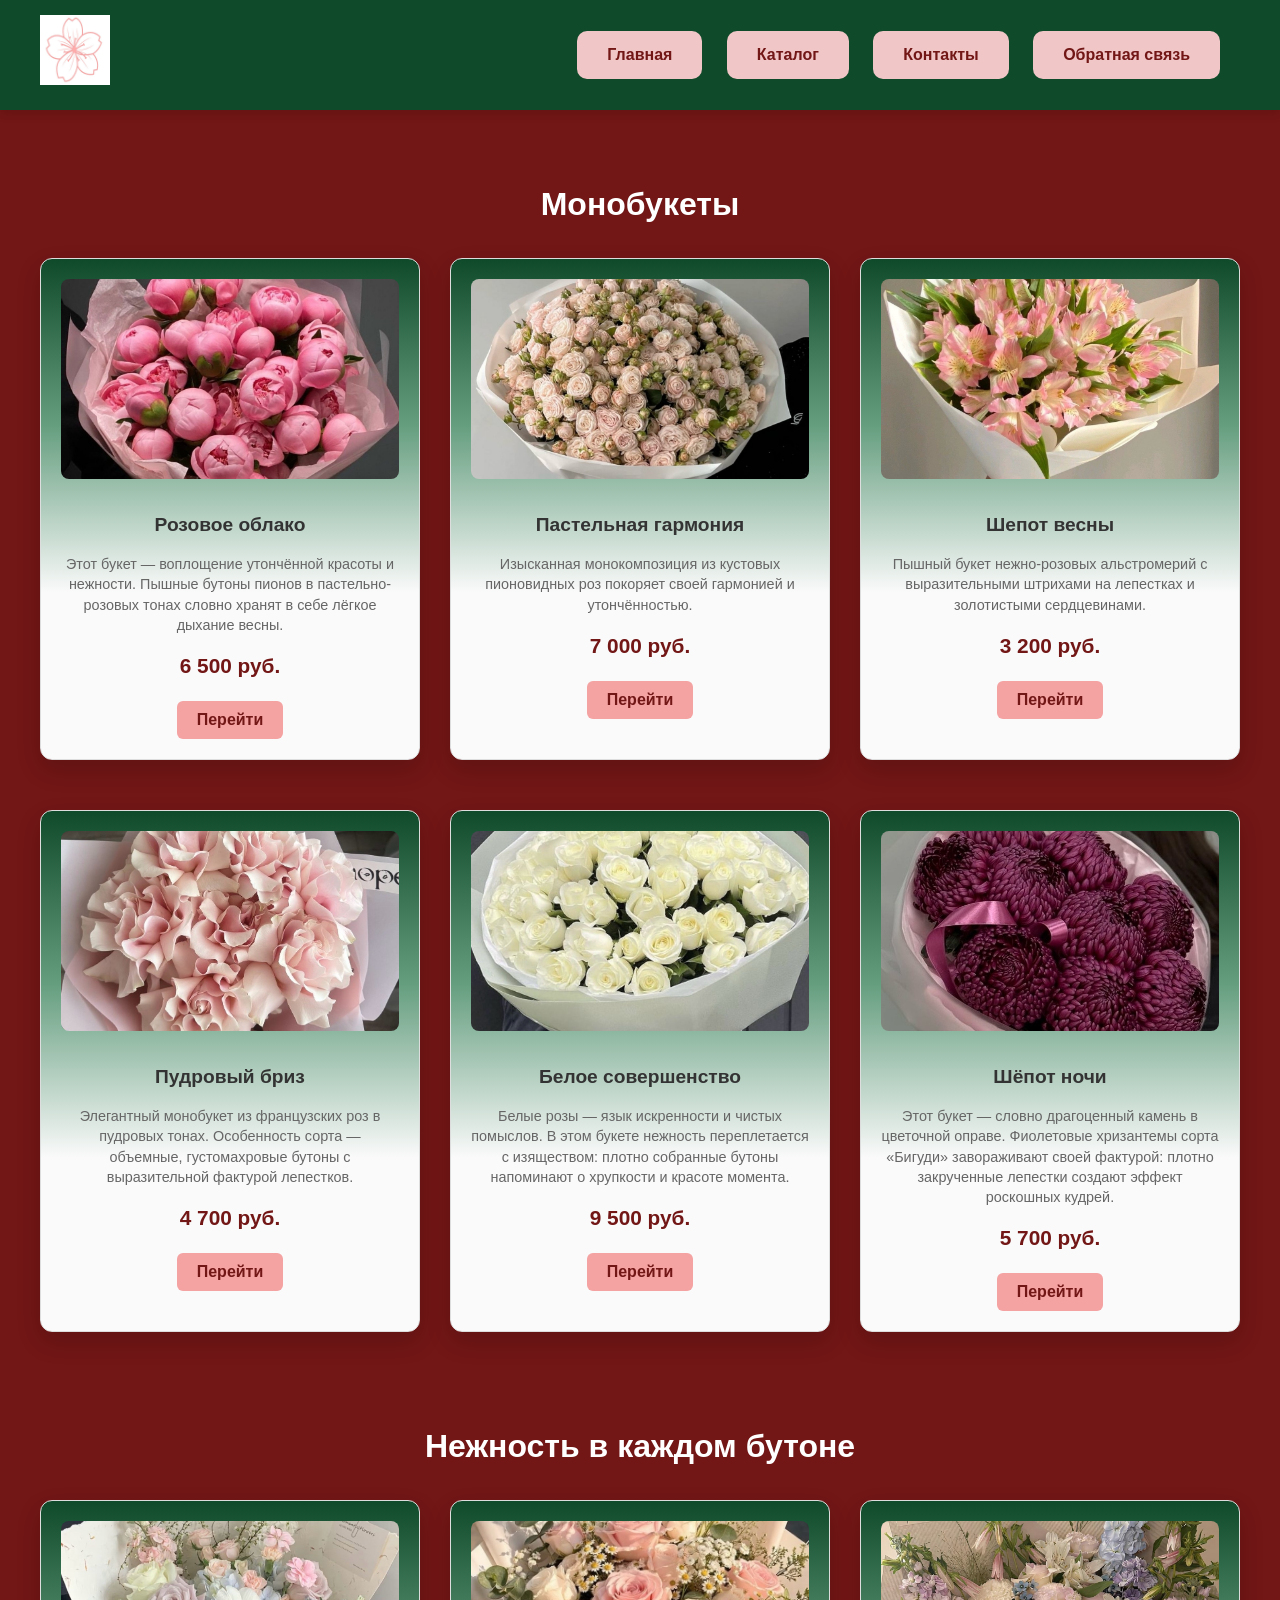
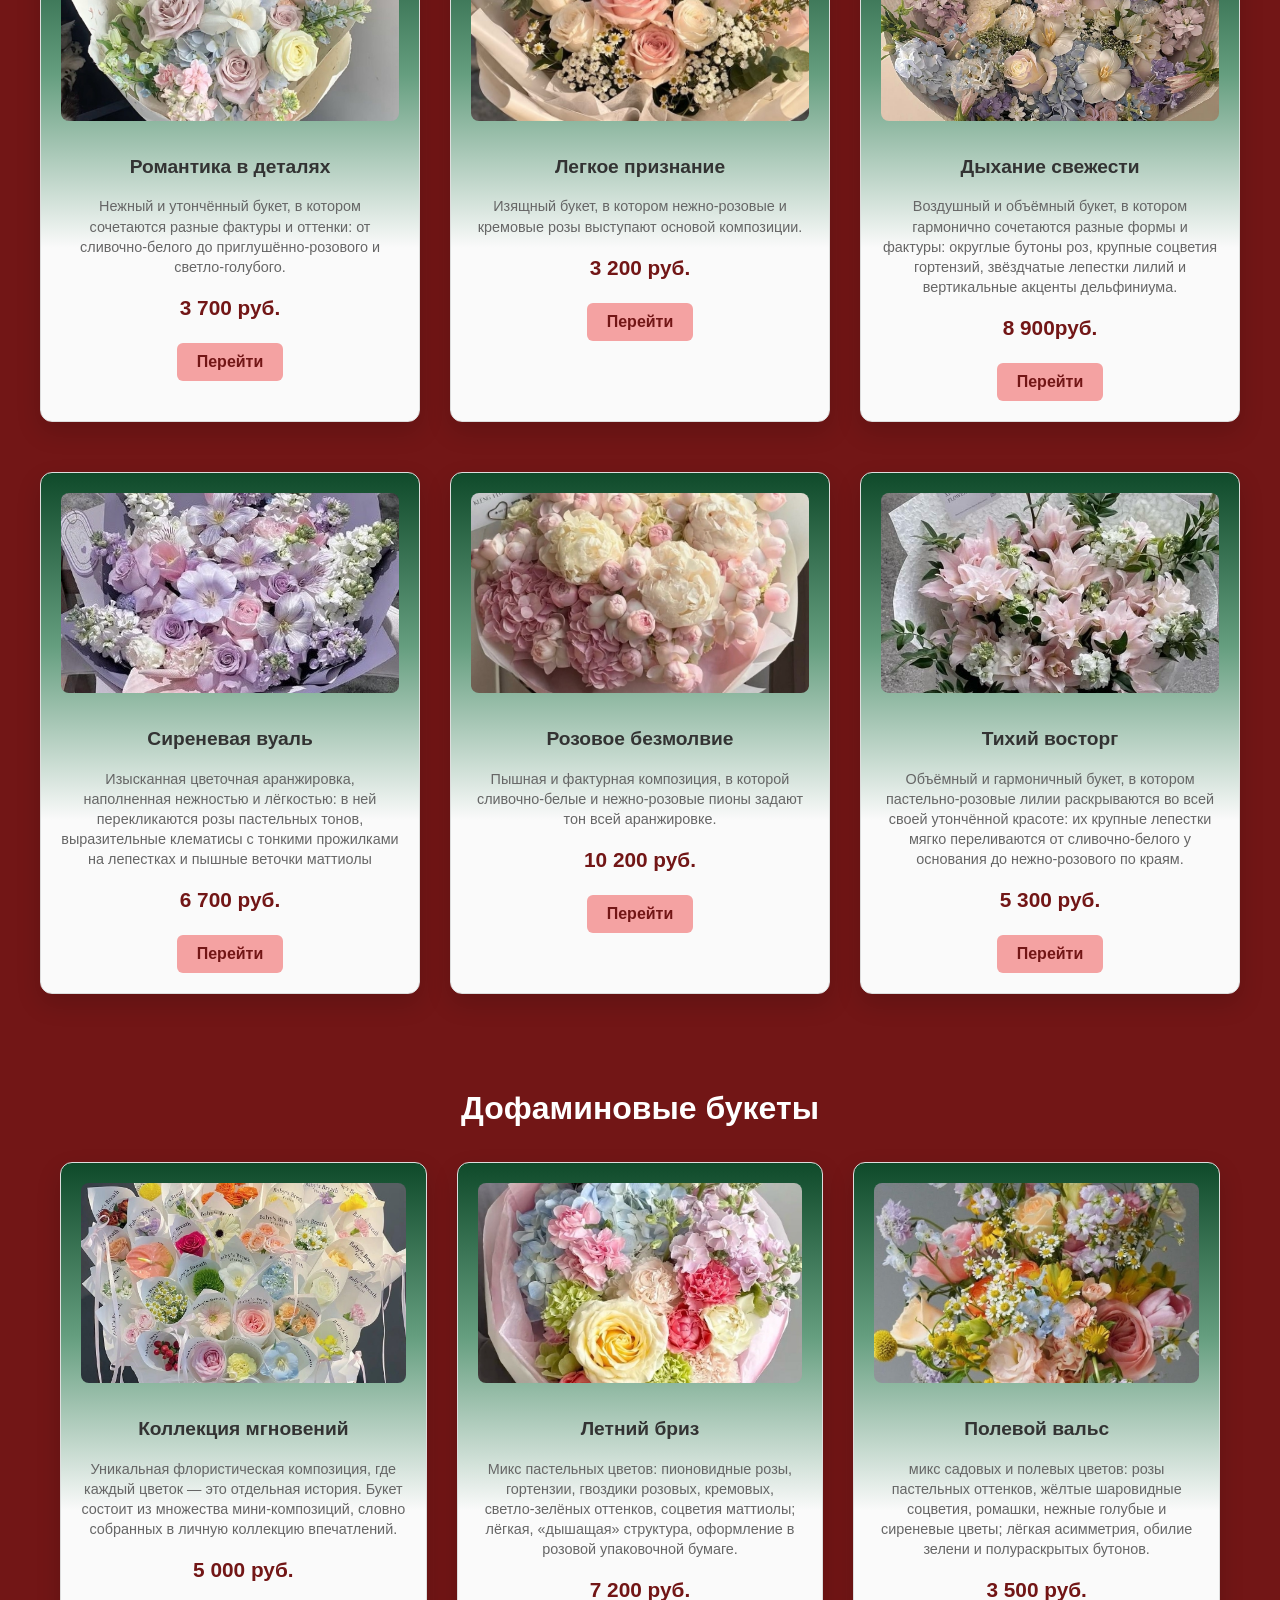
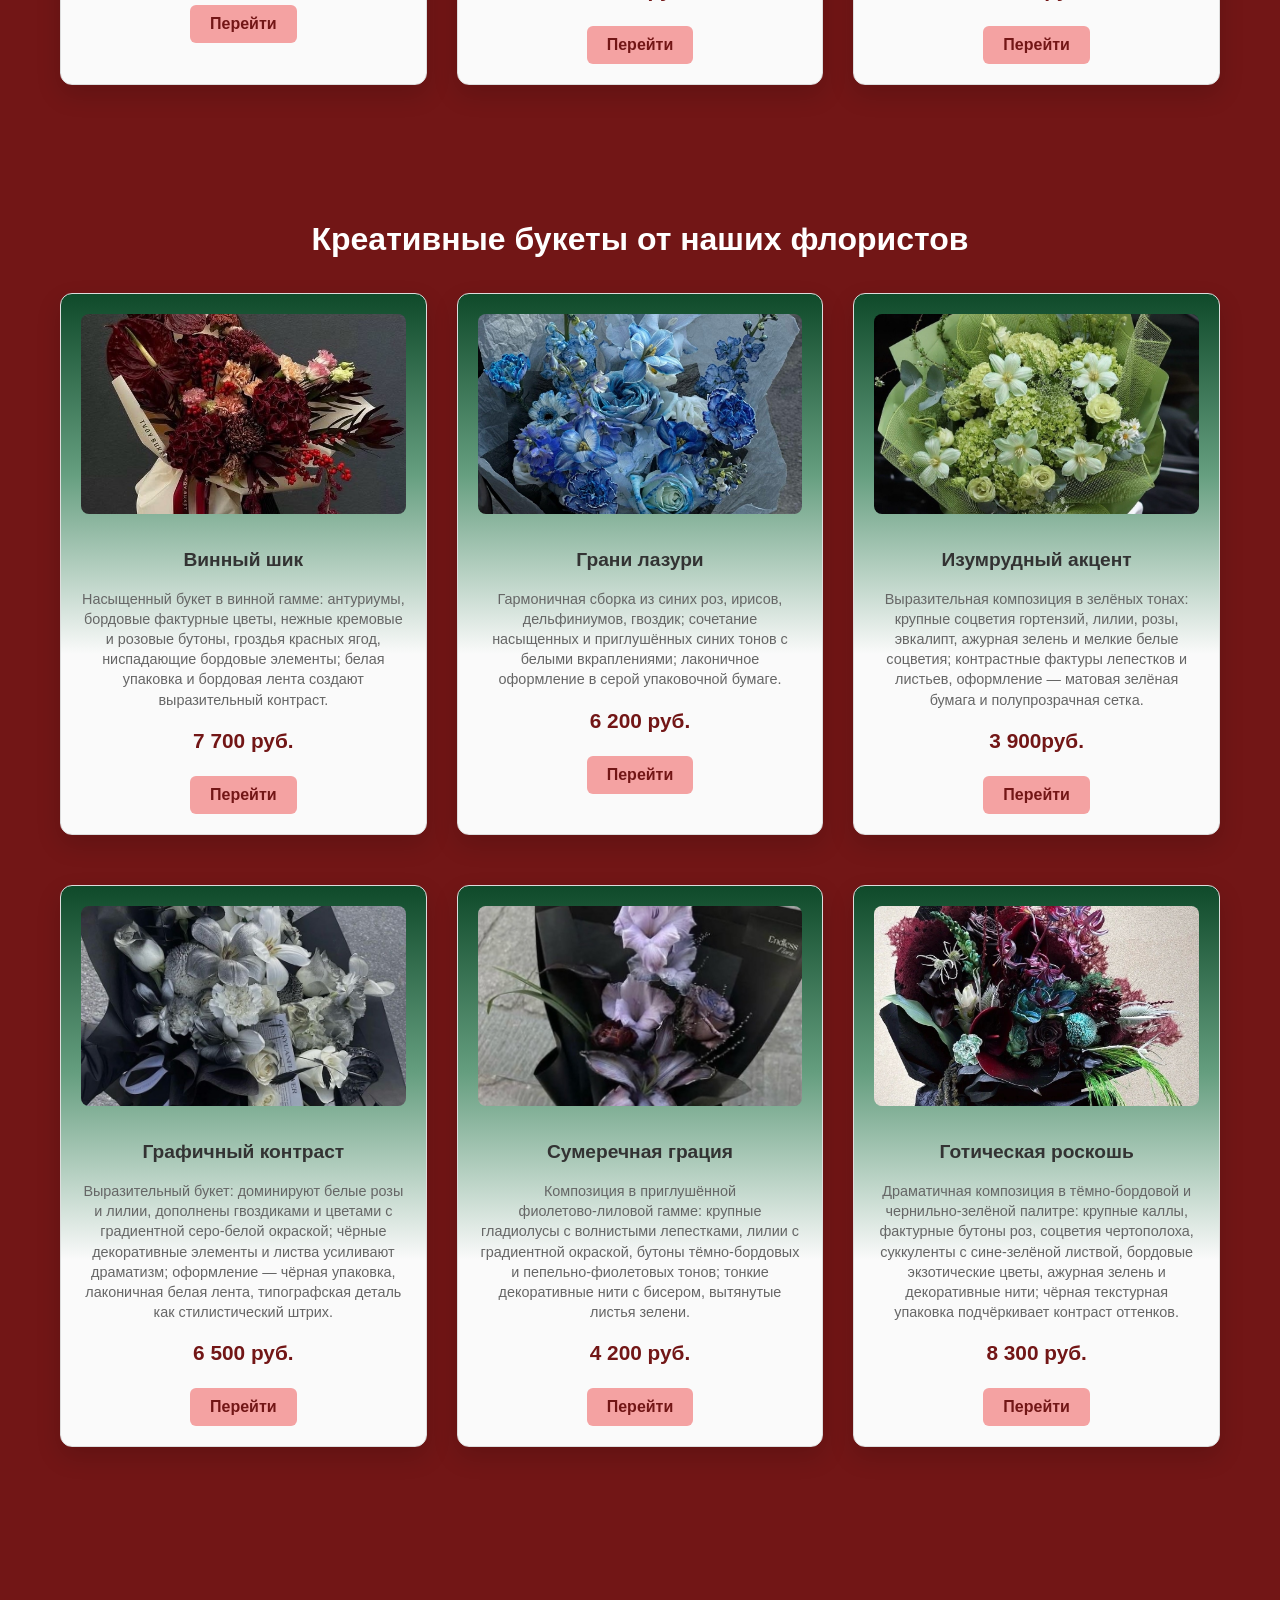
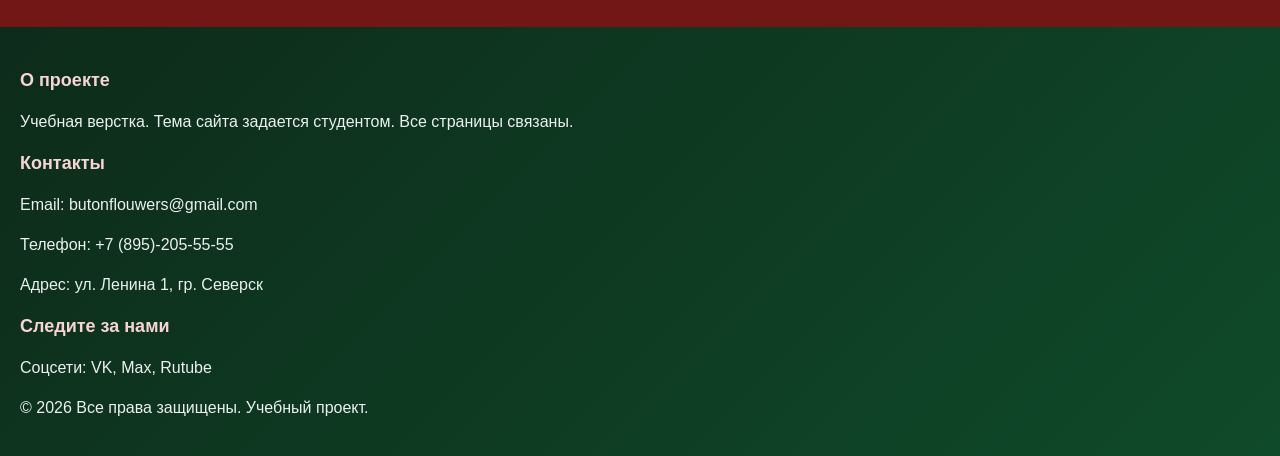
==== commit 933724ad: "ПР-8" ====
--- a/catalog.html
+++ b/catalog.html
@@ -7,19 +7,30 @@
     <link rel="stylesheet" href="style.css">
 </head>
 <body>
-    <header>
-        <div>
-            <a href="index.html"> <img src="img/лого2.jpg"  alt="logo" width="70" height="70" ></a>
-            <nav>
-                <ul>
-                    <li><a href="index.html"class="btn">Главная</a></li>
-                    <li><a href="catalog.html"class="btn">Каталог</a></li>
-                    <li><a href="contacts.html"class="btn">Контакты</a></li>
-                    <li><a href="feedback.html"class="btn">Обратная связь</a></li>
-                </ul>
-            </nav>
-        </div>
-    </header>
+  <header>
+    <div class="header-inner">
+        <a href="index.html">
+            <img src="img/лого2.jpg" width="70" height="70" alt="logo">
+        </a>
+
+        <!-- Кнопка-бургер -->
+        <button class="burger-btn" aria-label="Открыть меню" aria-expanded="false">
+            <span></span>
+            <span></span>
+            <span></span>
+        </button>
+
+        <!-- Навигация в контейнере -->
+        <nav class="main-nav">
+            <ul class="nav-list">
+                <li><a href="index.html" class="btn">Главная</a></li>
+                <li><a href="catalog.html" class="btn">Каталог</a></li>
+                <li><a href="contacts.html" class="btn">Контакты</a></li>
+                <li><a href="feedback.html" class="btn">Обратная связь</a></li>
+            </ul>
+        </nav>
+    </div>
+</header>
 
     <main>
 
--- a/style.css
+++ b/style.css
@@ -173,19 +173,15 @@
     margin-bottom: 10px;
 }
 
-.page-layout {
-    display: grid;
-    grid-template-areas:
-        
-   
-}
+
+ 
 
 @media (max-width: 768px) {
     .page-layout {
         grid-template-areas:
             "hero"
             "features"
-            "products"
+            "products";
             
         grid-template-columns: 1fr;
     }
@@ -197,11 +193,13 @@
 .sidebar-section { grid-area: sidebar; }
 .gallery-section { grid-area: gallery; }
 
-.section class="features-section" {
+.features-section {
     margin-top: 40px;
     margin-bottom: 40px;
     transition: opacity 0.5s;
-}
+    text-align: center;
+}
+
 section:hover {
     opacity: 0.98;
 }
@@ -645,221 +643,215 @@
 
   /* ===== АДАПТИВНОСТЬ ===== */
 
-/* Для планшетов и телефонов (ширина ≤ 1024px) */
-@media (max-width: 1024px) {
-    h1 {
-        font-size: 30px;
-    }
-    h2 {
-        font-size: 24px;
-    }
-    .container {
-        padding: 0 15px;
-    }
-}
-
-/* Для телефонов (ширина ≤ 768px) */
+/* --- Стили для Бургер-кнопки --- */
+.burger-btn {
+    display: none; /* Скрыта по умолчанию */
+    flex-direction: column;
+    justify-content: space-between;
+    width: 30px;
+    height: 21px;
+    background: transparent;
+    border: none;
+    cursor: pointer;
+    z-index: 101; /* Выше меню */
+    padding: 0;
+}
+
+.burger-btn span {
+    display: block;
+    width: 100%;
+    height: 3px;
+    background-color: white;
+    border-radius: 2px;
+    transition: all 0.3s ease;
+}
+
+/* Анимация бургер-кнопки при открытии (опционально) */
+.burger-btn.active span:nth-child(1) { transform: translateY(9px) rotate(45deg); }
+.burger-btn.active span:nth-child(2) { opacity: 0; }
+.burger-btn.active span:nth-child(3) { transform: translateY(-9px) rotate(-45deg); }
+
+/* Контейнер для шапки, чтобы выровнять элементы */
+.header-inner {
+    display: flex;
+    align-items: center;
+    justify-content: space-between; /* Лого слева, бургер и меню справа */
+    padding: 0 20px;
+}
+
+/* Стили для бургера */
+.burger-btn {
+    display: none; /* Скрыт на десктопе */
+    flex-direction: column;
+    justify-content: space-between;
+    width: 30px;
+    height: 21px;
+    background: transparent;
+    border: none;
+    cursor: pointer;
+    z-index: 101;
+    padding: 0;
+}
+
+.burger-btn span {
+    display: block;
+    width: 100%;
+    height: 3px;
+    background-color: white;
+    border-radius: 2px;
+    transition: all 0.3s ease;
+}
+
+/* Анимация бургера при открытии */
+.burger-btn.active span:nth-child(1) {
+    transform: translateY(9px) rotate(45deg);
+}
+.burger-btn.active span:nth-child(2) {
+    opacity: 0;
+}
+.burger-btn.active span:nth-child(3) {
+    transform: translateY(-9px) rotate(-45deg);
+}
+
+/* Мобильное меню */
 @media (max-width: 768px) {
-    body {
-        font-size: 14px;
-    }
-    h1 {
-        font-size: 26px;
-    }
-    h2 {
-        font-size: 20px;
-    }
-    .hero {
-        padding: 40px 0;
-    }
-    .hero h1 {
-        font-size: 24px;
-    }
-    .hero p {
-        font-size: 16px;
-    }
-    .container {
-        padding: 0 12px;
-    }
-}
-
-/* Для очень маленьких телефонов (ширина ≤ 480px) */
-@media (max-width: 480px) {
-    h1 {
-        font-size: 20px;
-    }
-    h2 {
-        font-size: 18px;
-    }
-    .hero h1 {
-        font-size: 20px;
-    }
-    .hero p {
-        font-size: 14px;
-    }
-    .btn {
-        padding: 8px 20px;
-        font-size: 14px;
-    }
-}
-
-  /* Адаптивность для мобильных устройств */
-  @media (max-width: 768px) {
-    .form-grid {
-      grid-template-columns: 1fr;
-      grid-template-areas:
-        "photo"
-        "text"
-        "rating"
-        "submit";
-      gap: 20px;
-    }
-    
-    #preview {
-      width: 80px;
-      height: 80px;
-    }
-  }
-  @media (min-width: 768px) {
-    .product-card {
-        flex-direction: row;
-        align-items: center;
-    }
-    .product-card .card-img {
-        flex: 0 0 200px; /* фиксированная ширина */
-        height: 200px;
-    }
-    .product-card .card-content {
-        flex: 1;
-        padding: 20px;
-    }
-}
-
-/* На очень маленьких экранах уменьшаем отступы */
-@media (max-width: 480px) {
-    .product-card .card-content {
-        padding: 12px;
-    }
-    .product-card .card-img {
-        height: 140px;
-    }
-}
-
-@media (min-width: 600px) {
-    .cards-grid {
-        grid-template-columns: repeat(2, 1fr); /* 2 колонки на планшете */
-    }
-}
-
-@media (min-width: 1024px) {
-    .cards-grid {
-        grid-template-columns: repeat(3, 1fr); /* 3 колонки на десктопе */
-    }
-}
-@media (min-width: 600px) {
-    .features-grid {
-        grid-template-columns: repeat(2, 1fr);
-    }
-}
-
-@media (min-width: 1024px) {
-    .features-grid {
-        grid-template-columns: repeat(4, 1fr);
-    }
-}
-@media (min-width: 1200px) {
-    .features-grid {
-        max-width: 1100px;
-        margin: 0 auto;
-        grid-template-columns: repeat(4, 1fr);
-    }
-
-    .feature-card {
-        max-width: 1100px;
-    }
-
-    .feature-card::after {
-        content: "Характеристики";
-        display: block;
-        margin-top: 15px;
-        padding: 10px;
-        background-color: #f5f5f5;
-        border: 1px solid #ddd;
-        text-align: center;
-        font-style: italic;
-        color: #666;
-    }
-}
-
-/* На телефонах и планшетах — вертикальное */
-@media (max-width: 768px) {
-    nav ul {
+    .burger-btn {
+        display: flex; /* Показываем бургер на мобильных */
+    }
+
+    .main-nav {
+        position: absolute;
+        top: 100%; /* Сразу под шапкой */
+        left: 0;
+        width: 100%;
+        background-color: #0f4a2a;
+        padding-top: 15px;
+        padding-bottom: 15px;
+        box-shadow: 0 10px 10px rgba(0, 0, 0, 0.2);
+        max-height: 0; /* Скрыто по умолчанию */
+        overflow: hidden;
+        transition: max-height 0.4s ease-out;
+    }
+
+    .main-nav.open {
+        max-height: 400px; /* Высота, достаточная для пунктов меню */
+    }
+
+    .nav-list {
+        display: flex;
         flex-direction: column;
         align-items: center;
-        gap: 10px;
+        margin: 0;
+        padding: 0;
+    }
+
+    .nav-list li {
+        margin: 15px 0;
+        display: block;
+        text-align: center;
+    }
+
+    .nav-list a {
+        font-size: 18px;
+        border-bottom: none;
+        padding: 5px 10px;
+    }
+}
+/* =========================================
+   АДАПТИВНОСТЬ (MEDIA QUERIES)
+   ========================================= */
+
+/* Планшеты и небольшие ноутбуки (≤ 1024px) */
+@media (max-width: 1024px) {
+    .hero {
+        padding: 60px 0; /* Чуть меньше отступы в шапке */
+    }
+    
+    .product-grid, .cards-grid {
+        grid-template-columns: repeat(auto-fit, minmax(250px, 1fr)); /* Карточки чуть уже */
+    }
+}
+
+/* Телефоны (≤ 768px) - Основная логика бургер-меню */
+@media (max-width: 768px) {
+    /* Показываем бургер */
+    .burger-btn {
+        display: flex;
+    }
+
+    /* Скрываем обычное горизонтальное меню */
+    nav.main-nav {
+        position: absolute;
+        top: 100%; /* Сразу под шапкой */
+        left: 0;
         width: 100%;
-    }
-    nav ul li {
-        width: 100%;
-        text-align: center;
-    }
-    nav ul li a {
-        display: block;
-        padding: 8px 0;
-        width: 100%;
-    }
-}
-
-@media (max-width: 768px) {
-    header .container {
-        flex-direction: column;
-        gap: 15px;
-    }
-}
-
-/* Поля ввода занимают всю ширину */
-form input,
-form textarea,
-form select {
-    width: 100%;
-    padding: 10px 15px;
-    border: 1px solid #ddd;
-    border-radius: 8px;
-    font-size: 16px;
-}
-
-/* На телефонах убираем отступы, делаем форму на всю ширину */
-@media (max-width: 768px) {
-    form {
-        padding: 15px;
-        border-radius: 8px;
-    }
-    form input,
-    form textarea,
-    form select {
-        font-size: 16px; /* важно: 16px чтобы не было зума на iOS */
-        padding: 12px 15px;
-    }
-    label {
-        font-size: 14px;
-    }
-}
-
-@media (max-width: 480px) {
-    form {
-        padding: 10px;
-        border-radius: 0;
-    }
-}
-
-@media (max-width: 768px) {
-    footer .container {
+        background-color: #0f4a2a; /* Цвет фона как у шапки */
+        padding-top: 15px;
+        padding-bottom: 15px;
+        box-shadow: 0 10px 10px rgba(0,0,0,0.2);
+        
+        /* Скрываем меню по умолчанию */
+        max-height: 0; 
+        overflow: hidden;
+        transition: max-height 0.4s ease-out;
+    }
+
+    /* Класс для открытого меню (добавляется через JS) */
+    nav.main-nav.open {
+        max-height: 400px; /* Достаточно места для 4-5 пунктов */
+    }
+
+    /* Список внутри мобильного меню */
+    nav ul.nav-list {
         flex-direction: column;
         align-items: center;
+    }
+
+    nav ul.nav-list li {
+        margin: 15px 0;
+        display: block; /* Не inline-block */
         text-align: center;
     }
-    .footer-col {
-        width: 100%;
-    }
-}
-
+
+    nav ul.nav-list li a {
+        font-size: 18px; /* Крупнее шрифт для пальца */
+        border-bottom: none;
+        padding: 5px 10px;
+    }
+
+    /* Отступы у контента, чтобы не наезжал на меню */
+    body {
+        padding-top: 80px; 
+    }
+    
+    /* Корректировка форм и сеток */
+    form {
+        max-width: 90%;
+        margin-left: auto;
+        margin-right: auto;
+    }
+    
+    .form-grid {
+        grid-template-columns: 1fr; /* На мобильном форма в одну колонку */
+        grid-template-areas: "photo" "text" "rating" "submit";
+    }
+}
+
+/* Очень маленькие телефоны (≤ 480px) */
+@media (max-width: 480px) {
+    h1 { font-size: 28px; }
+    h2 { font-size: 22px; }
+    
+    .btn, .product-button, .submit-button button {
+        width: 100%; /* Кнопки на всю ширину */
+        box-sizing: border-box;
+    }
+
+    .product-card {
+        padding: 15px; /* Меньше отступы внутри карточки */
+    }
+    
+    .review-text textarea {
+        height: 120px; /* Чуть меньше поле ввода */
+    }
+}
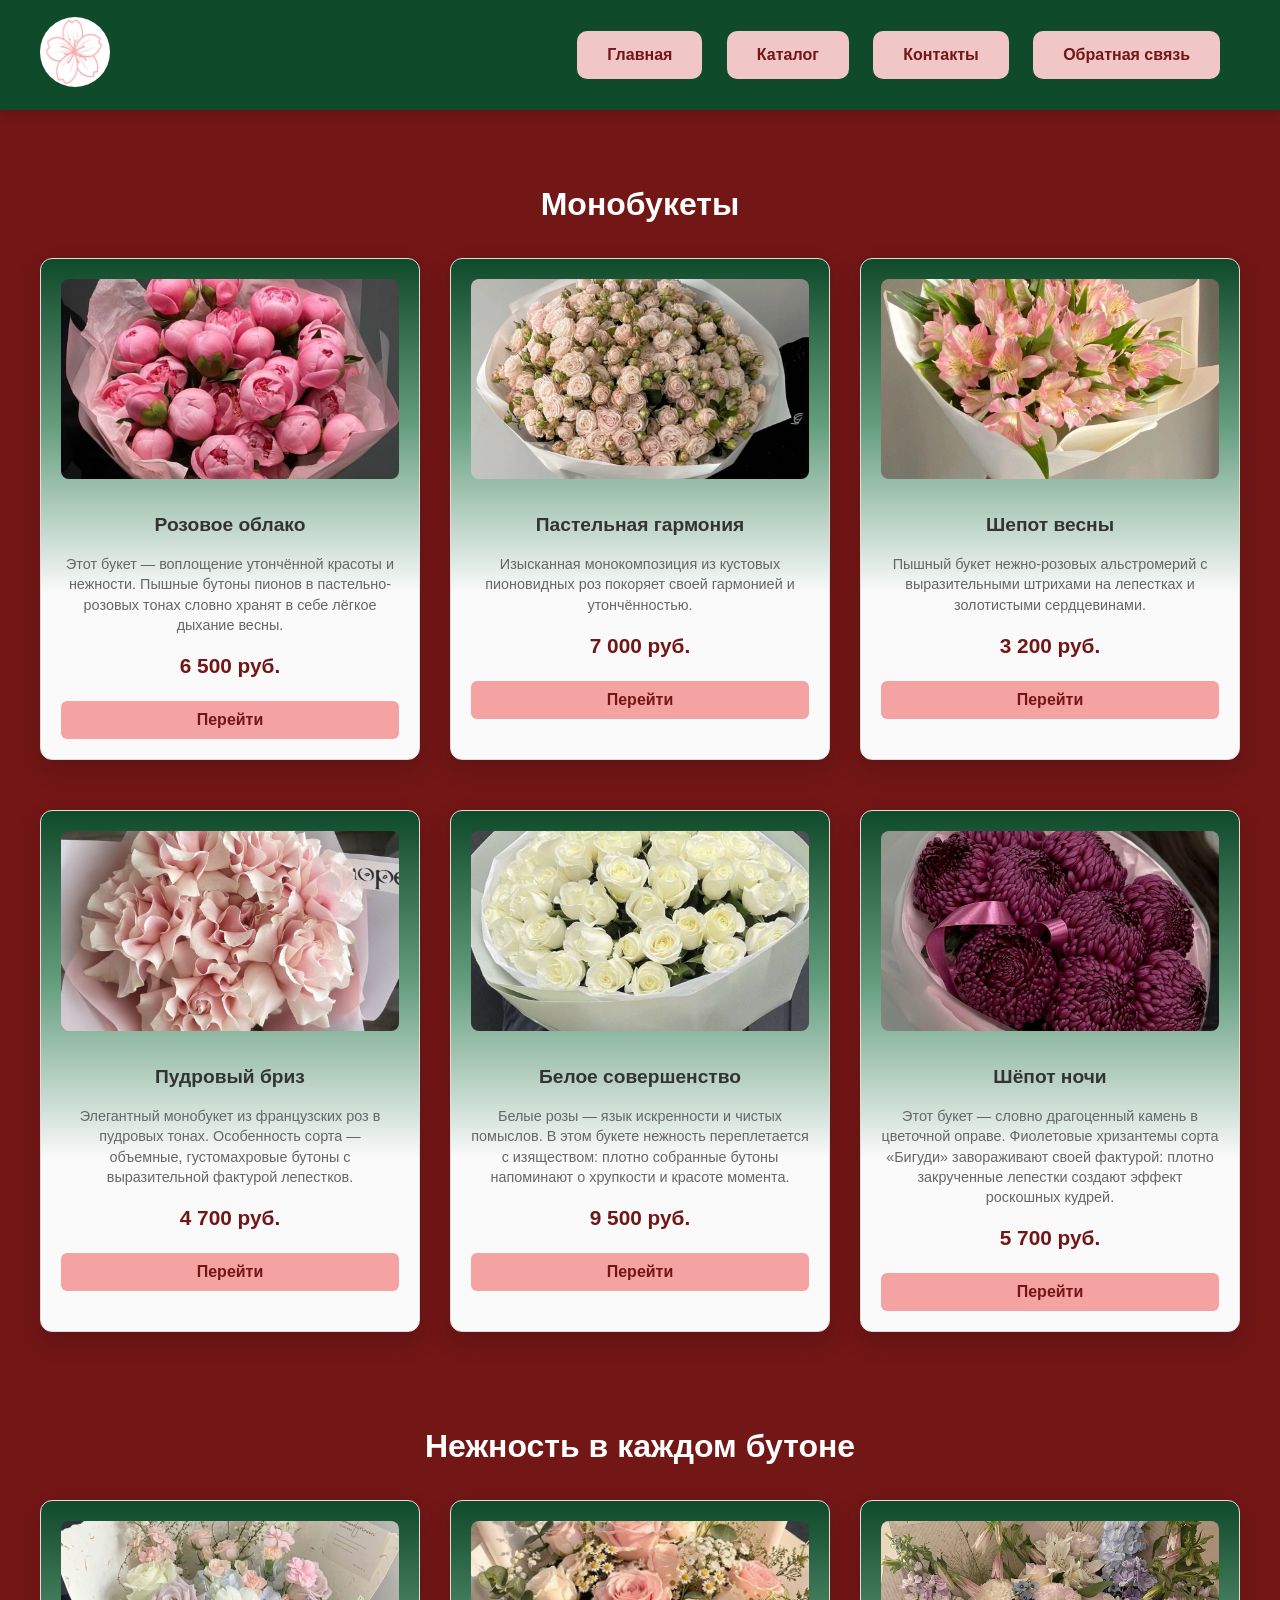
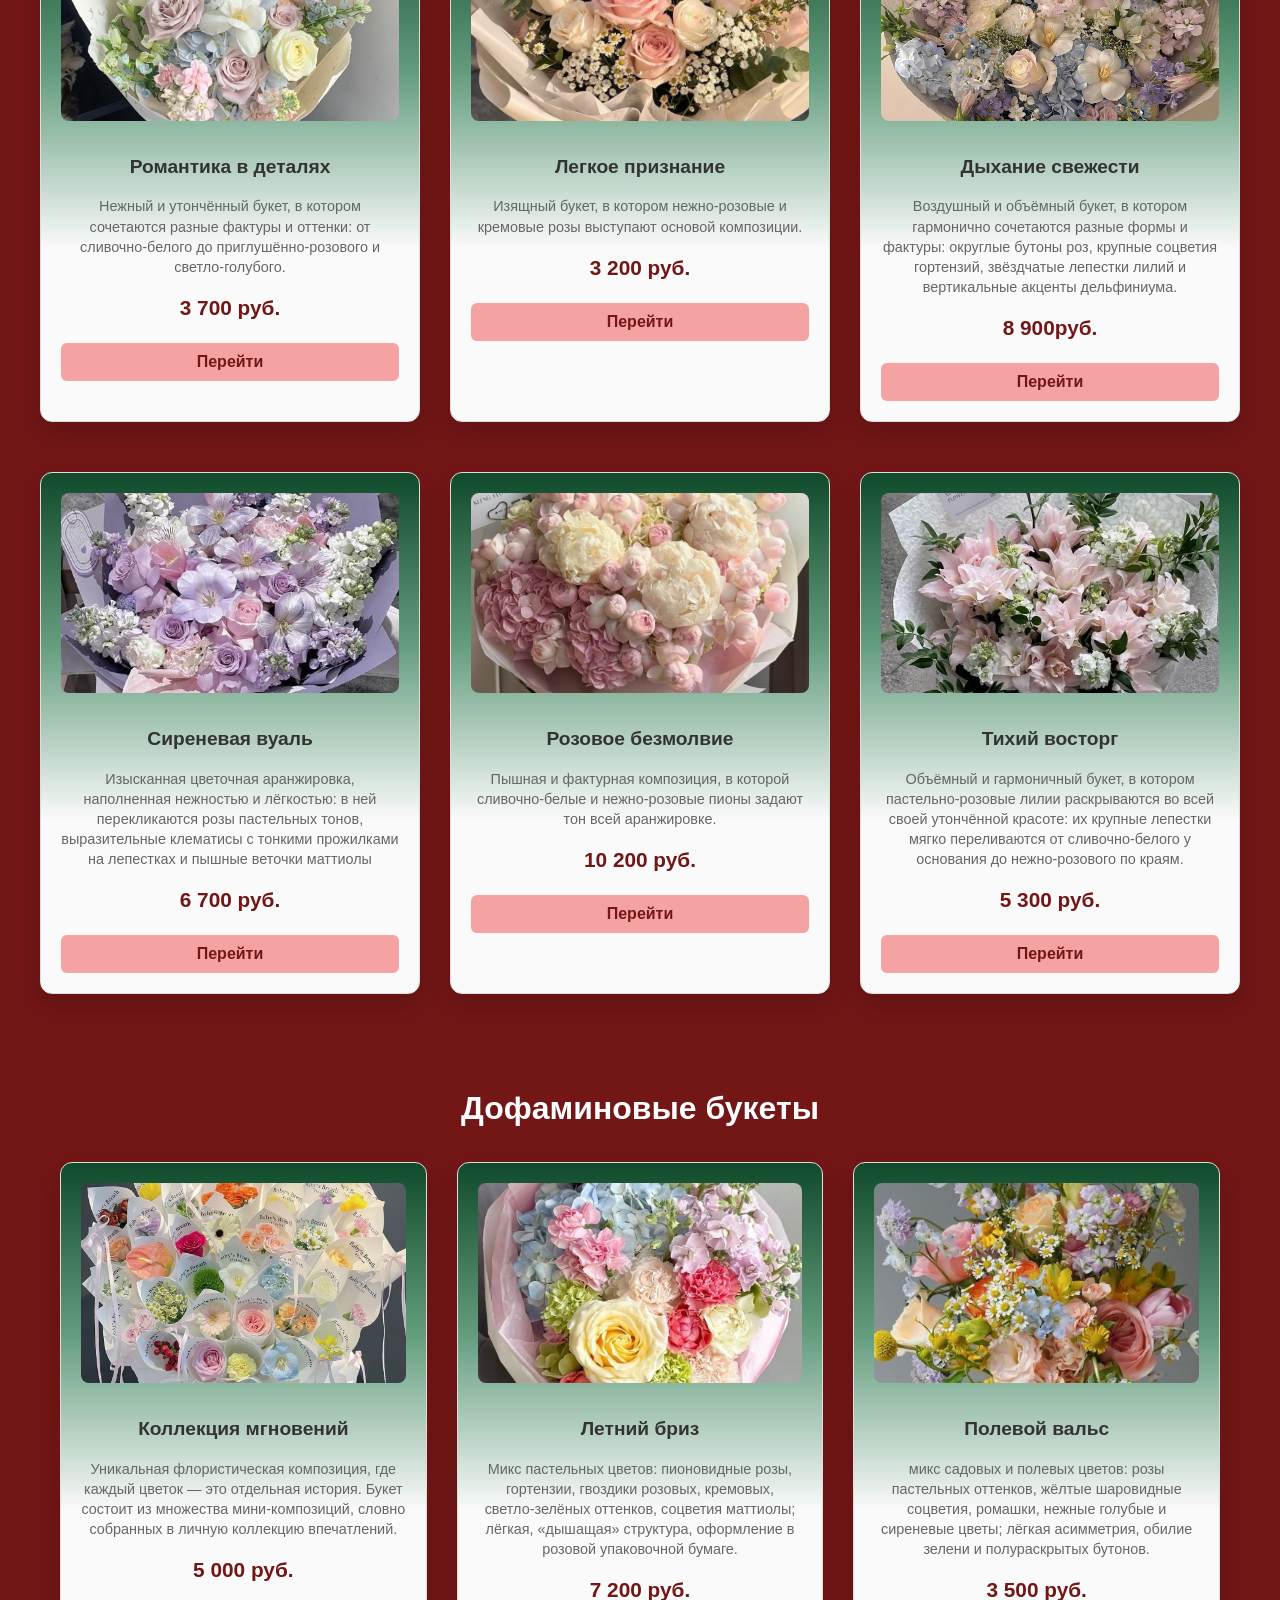
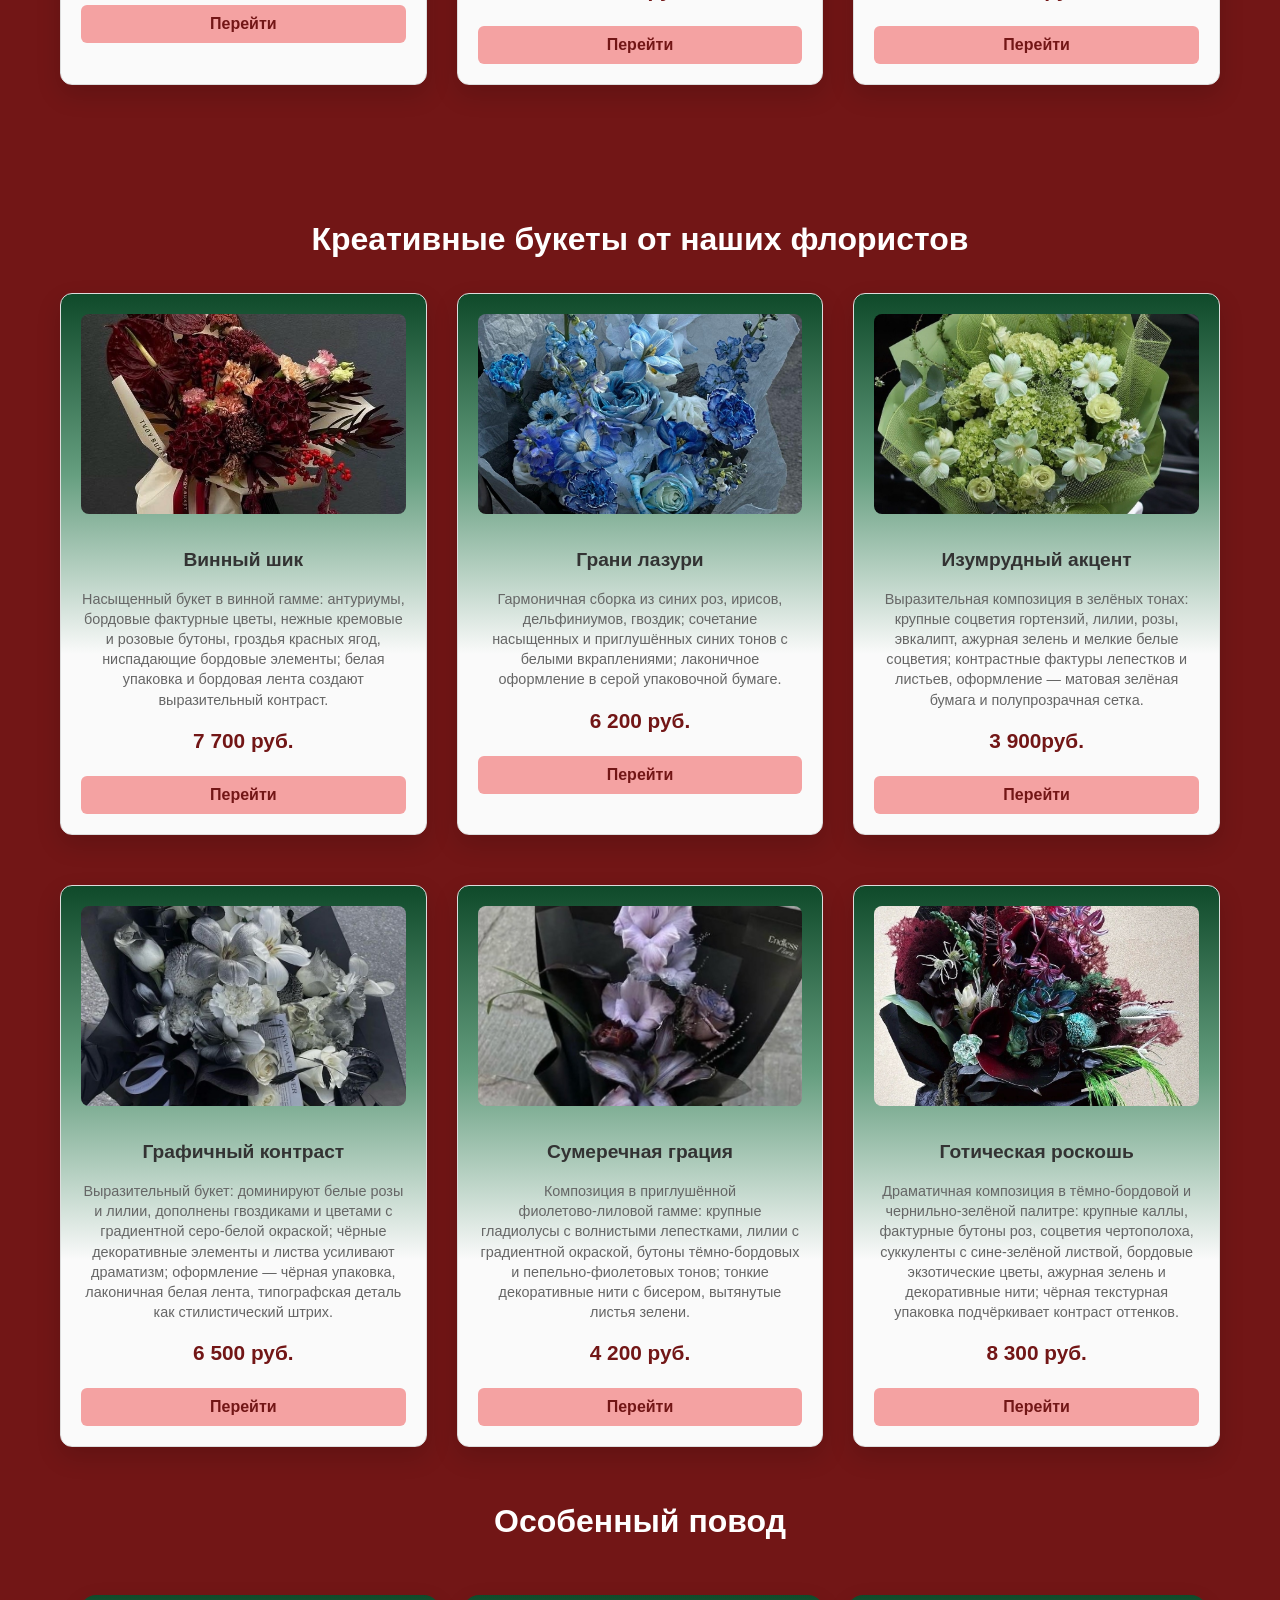
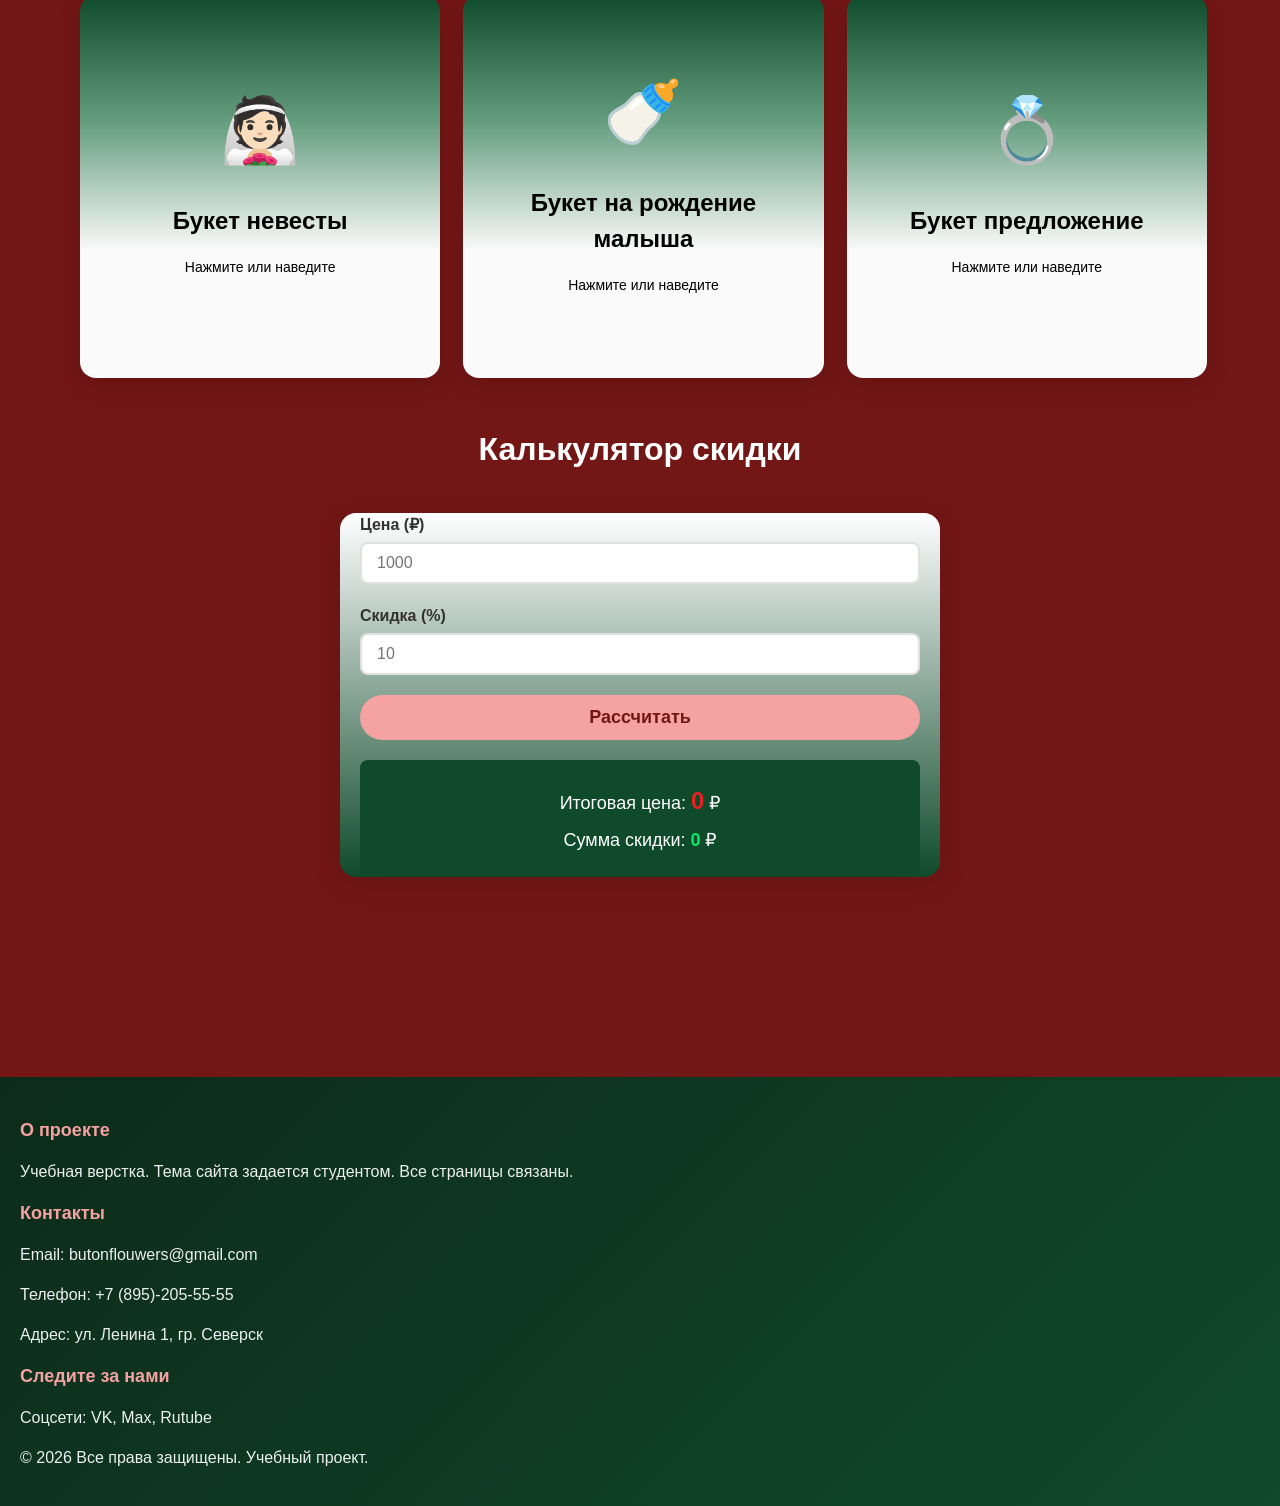
==== commit 4a6ce707: "ПР-9" ====
--- a/catalog.html
+++ b/catalog.html
@@ -233,10 +233,93 @@
         </div>
       </div>
 
-     
-    
-    
-
+<section>
+      <title>Переворачивающиеся карточки</title>
+      <link rel="stylesheet" href="flip-card.css">
+      
+      <h2>Особенный повод</h2>
+      <div class="card-grid">
+          <!-- Карточка 1 -->
+          <div class="flip-card" onclick="this.classList.toggle('flipped')">
+              <div class="flip-card-inner">
+                  <div class="flip-card-front">
+                      <div class="flip-card-icon">👰🏻</div>
+                      <h3>Букет невесты</h3>
+                      <p>Нажмите или наведите</p>
+                  </div>
+                  <div class="flip-card-back">
+                      <h3>Свадебный букет</h3>
+                      <p>Доставка в любую точку</p>
+                      <p>Цена: от 10 000 ₽</p>
+                      <a href="#" class="flip-card-btn">Подробнее</a>
+                  </div>
+              </div>
+          </div>
+      
+          <!-- Карточка 2 -->
+          <div class="flip-card" onclick="this.classList.toggle('flipped')">
+              <div class="flip-card-inner">
+                  <div class="flip-card-front">
+                      <div class="flip-card-icon">🍼</div>
+                      <h3>Букет на рождение малыша</h3>
+                      <p>Нажмите или наведите</p>
+                  </div>
+                  <div class="flip-card-back">
+                      <h3>Выберите цвет букет под пол ребенка</h3>
+                      <p>Доставка в любую точку</p>
+                      <p>Цена: от 5 000 ₽</p>
+                      <a href="#" class="flip-card-btn">Подробнее</a>
+                  </div>
+              </div>
+          </div>
+      
+          <!-- Карточка 3 -->
+          <div class="flip-card" onclick="this.classList.toggle('flipped')">
+              <div class="flip-card-inner">
+                  <div class="flip-card-front">
+                      <div class="flip-card-icon">💍</div>
+                      <h3>Букет предложение</h3>
+                      <p>Нажмите или наведите</p>
+                  </div>
+                  <div class="flip-card-back">
+                      <h3>Букет "Она сказала - да!"</h3>
+                      <p>Доставка в любую точку</p>
+                      <p>Цена: от 10 000 ₽</p>
+                      <a href="#" class="flip-card-btn">Подробнее</a>
+                  </div>
+              </div>
+          </div>
+      </div>
+      
+      <script>
+          // Дополнительная анимация — карточки появляются с задержкой
+          document.querySelectorAll('.flip-card').forEach((card, index) => {
+              card.style.animationDelay = `${index * 0.2}s`;
+          });
+      </script>
+</section>
+
+    <section>
+    <h2>Калькулятор скидки</h2>
+      <div class="calculator-container">
+        
+        <div class="calculator">
+            <div class="input-group">
+                <label for="originalPrice">Цена (₽)</label>
+                <input type="number" id="originalPrice" placeholder="1000" min="0">
+            </div>
+            <div class="input-group">
+                <label for="discountPercent">Скидка (%)</label>
+                <input type="number" id="discountPercent" placeholder="10" min="0" max="100">
+            </div>
+            <button id="calculateBtn">Рассчитать</button>
+            <div class="result" id="result">
+                <p>Итоговая цена: <span id="finalPrice">0</span> ₽</p>
+                <p>Сумма скидки: <span id="discountAmount">0</span> ₽</p>
+            </div>
+        </div>
+    </div>
+</section>
 
     </main>
 
@@ -261,5 +344,6 @@
             <p>&copy; 2026 Все права защищены. Учебный проект.</p>
         </div>
     </footer>
+    <script src="discount.js"></script>
 </body>
 </html>
--- a/style.css
+++ b/style.css
@@ -28,7 +28,7 @@
 
 h2 {
     font-size: 28px;
-    color: #f8b2b2;
+    color: #F4A2a2;
     text-align: center;
     margin-top: 30px;
     margin-bottom: 20px;
@@ -36,14 +36,14 @@
 
 h3 {
     font-size: 22px;
-    color: #f7c4c4;
+    color: #F4A2a2;
     margin-top: 10px;
     margin-bottom: 10px;
 }
 
 h4 {
     font-size: 18px;
-    color: #f7d5d5;
+    color: #F4A2a2;
     margin-top: 10px;
     margin-bottom: 10px;
 }
@@ -74,8 +74,11 @@
 }
 
 /* Логотип */
-header > div > a:first-child {
+header > div  > a > img {
+    border-radius: 50%;
+}
     font-size: 24px;
+    
 }
 
 /* Список навигации */
@@ -173,6 +176,16 @@
     margin-bottom: 10px;
 }
 
+.hero-section {
+    background-image: url(img/fff.jpg);
+    height: 30vh;
+    background-repeat: no-repeat;
+    background-size: cover;
+    display: flex;
+    align-items: center;
+    text-align: center;
+    justify-content: center;
+}
 
  
 
@@ -711,6 +724,261 @@
 }
 .burger-btn.active span:nth-child(3) {
     transform: translateY(-9px) rotate(-45deg);
+}
+
+.slider-container {
+    text-align: center;
+    background: linear-gradient(to bottom,  #ffffff, #0f4a2a);;
+    padding: 30px;
+    border-radius: 10px;
+    box-shadow: 0 8px 30px rgba(0,0,0,0.1);
+    max-width: 700px;
+    width: 100%;
+    max-width: 600px;           /* ограничь ширину, чтобы слайдер не растягивался на весь экран */
+    margin: 40px auto;         /* auto по бокам центрирует, 40px сверху/снизу — отступы до других блоков */
+    padding: 0 20px;           /* внутренние отступы, если нужно, чтобы кнопки не прилипали к краям */
+    box-sizing: border-box;    /* чтобы padding не увеличивал общую ширину */
+}
+
+.slider {
+    display: flex;
+    align-items: center;
+    gap: 15px;
+    justify-content: center;
+}
+
+.slider-image-wrapper {
+    flex: 1;
+    overflow: hidden;
+    border-radius: 12px;
+}
+
+.slider-image-wrapper img {
+    width: 100%;
+    height: 300px;
+    object-fit: cover;
+    display: block;
+    transition: opacity 0.3s;
+}
+
+.slider-btn {
+    background: #F4A2a2;
+    color: white;
+    border: none;
+    width: 50px;
+    height: 50px;
+    border-radius: 50%;
+    font-size: 24px;
+    cursor: pointer;
+    transition: background 0.2s;
+}
+
+.slider-btn:hover {
+    background: #f18d8d;
+}
+
+.image-counter {
+    margin-top: 15px;
+    font-size: 18px;
+    color: #b69696;
+}
+.calculator-container {
+    background:linear-gradient(to bottom,  #ffffff, #0f4a2a);;
+    padding: 30px;
+    border-radius: 16px;
+    box-shadow: 0 8px 30px rgba(0,0,0,0.1);
+    max-width: 420px;
+    width: 100%;
+    text-align: center;
+    max-width: 600px;           /* ограничь ширину, чтобы слайдер не растягивался на весь экран */
+    margin: 40px auto;         /* auto по бокам центрирует, 40px сверху/снизу — отступы до других блоков */
+    padding: 0 20px;           /* внутренние отступы, если нужно, чтобы кнопки не прилипали к краям */
+    box-sizing: border-box; 
+}
+
+.input-group {
+    margin-bottom: 20px;
+    text-align: left;
+}
+
+.input-group label {
+    display: block;
+    font-weight: bold;
+    margin-bottom: 5px;
+    color: #333;
+}
+
+.input-group input {
+    width: 100%;
+    padding: 10px 15px;
+    border: 2px solid #e0e0e0;
+    border-radius: 8px;
+    font-size: 16px;
+    transition: border-color 0.2s;
+}
+
+.input-group input:focus {
+    outline: none;
+    border-color: #3498db;
+}
+
+button {
+    background: #F4A2a2;
+    color: #721616;
+    border: none;
+    padding: 12px 30px;
+    border-radius: 30px;
+    font-size: 18px;
+    font-weight: bold;
+    cursor: pointer;
+    transition: background 0.2s;
+    width: 100%;
+}
+
+button:hover {
+    background: #f58080;
+}
+
+.result {
+    margin-top: 20px;
+    padding: 15px;
+    background: #0f4a2a;
+    border-radius: 8px;
+}
+
+.result p {
+    margin: 8px 0;
+    font-size: 18px;
+}
+
+#finalPrice {
+    font-weight: bold;
+    font-size: 24px;
+    color: #e62222;
+}
+
+#discountAmount {
+    font-weight: bold;
+    color: #06eb65;
+}
+
+.card-grid {
+    display: grid;
+    grid-template-columns: repeat(auto-fit, minmax(280px, 1fr));
+    gap: 30px;
+    max-width: 1200px;
+    margin: 0 auto;
+    max-width: 1200px;
+    margin: 0 auto;
+    padding: 20px;
+}
+
+/* Контейнер карточки */
+.flip-card {
+    background-color: transparent;
+    height: 380px;
+    perspective: 1000px;  /* Создаёт 3D-эффект */
+    cursor: pointer;
+    animation: fadeInUp 0.6s ease forwards;
+    opacity: 0;
+}
+
+@keyframes fadeInUp {
+    from {
+        opacity: 0;
+        transform: translateY(30px);
+    }
+    to {
+        opacity: 1;
+        transform: translateY(0);
+    }
+}
+
+/* Внутренний блок, который вращается */
+.flip-card-inner {
+    position: relative;
+    width: 85%;
+    height: 85%;
+    transition: transform 0.6s;
+    transform-style: preserve-3d;
+}
+
+/* Переворот при наведении (CSS-версия) */
+.flip-card:hover .flip-card-inner {
+    transform: rotateY(180deg);
+}
+
+/* Если используется класс flipped (для клика) */
+.flip-card.flipped .flip-card-inner {
+    transform: rotateY(180deg);
+}
+
+/* Передняя и задняя стороны карточки */
+.flip-card-front,
+.flip-card-back {
+    position: absolute;
+    width: 100%;
+    height: 100%;
+    backface-visibility: hidden;  /* Скрываем обратную сторону */
+    border-radius: 16px;
+    box-shadow: 0 8px 25px rgba(0,0,0,0.1);
+    display: flex;
+    flex-direction: column;
+    align-items: center;
+    justify-content: center;
+    padding: 30px;
+}
+
+.flip-card-front {
+    background: linear-gradient(to bottom, #0f4a2a, #659e7f, #fafafa, #fafafa);;;
+}
+
+.flip-card-back {
+    background: #0f4a2a;
+    color: white;
+    transform: rotateY(180deg);
+}
+
+.flip-card-icon {
+    font-size: 64px;
+    margin-bottom: 15px;
+}
+
+.flip-card-front h3 {
+    font-size: 24px;
+    color: #000000;
+}
+
+.flip-card-front p {
+    color: #000000;
+    font-size: 14px;
+    margin-top: 8px;
+}
+
+.flip-card-back h3 {
+    font-size: 22px;
+    margin-bottom: 10px;
+}
+
+.flip-card-back p {
+    font-size: 15px;
+    color: #ffffff;
+    margin: 5px 0;
+}
+
+.flip-card-btn {
+    display: inline-block;
+    background: #F4A2a2;
+    color: white;
+    padding: 10px 25px;
+    border-radius: 30px;
+    text-decoration: none;
+    margin-top: 15px;
+    transition: background 0.2s;
+}
+
+.flip-card-btn:hover {
+    background: #b37070;
 }
 
 /* Мобильное меню */
